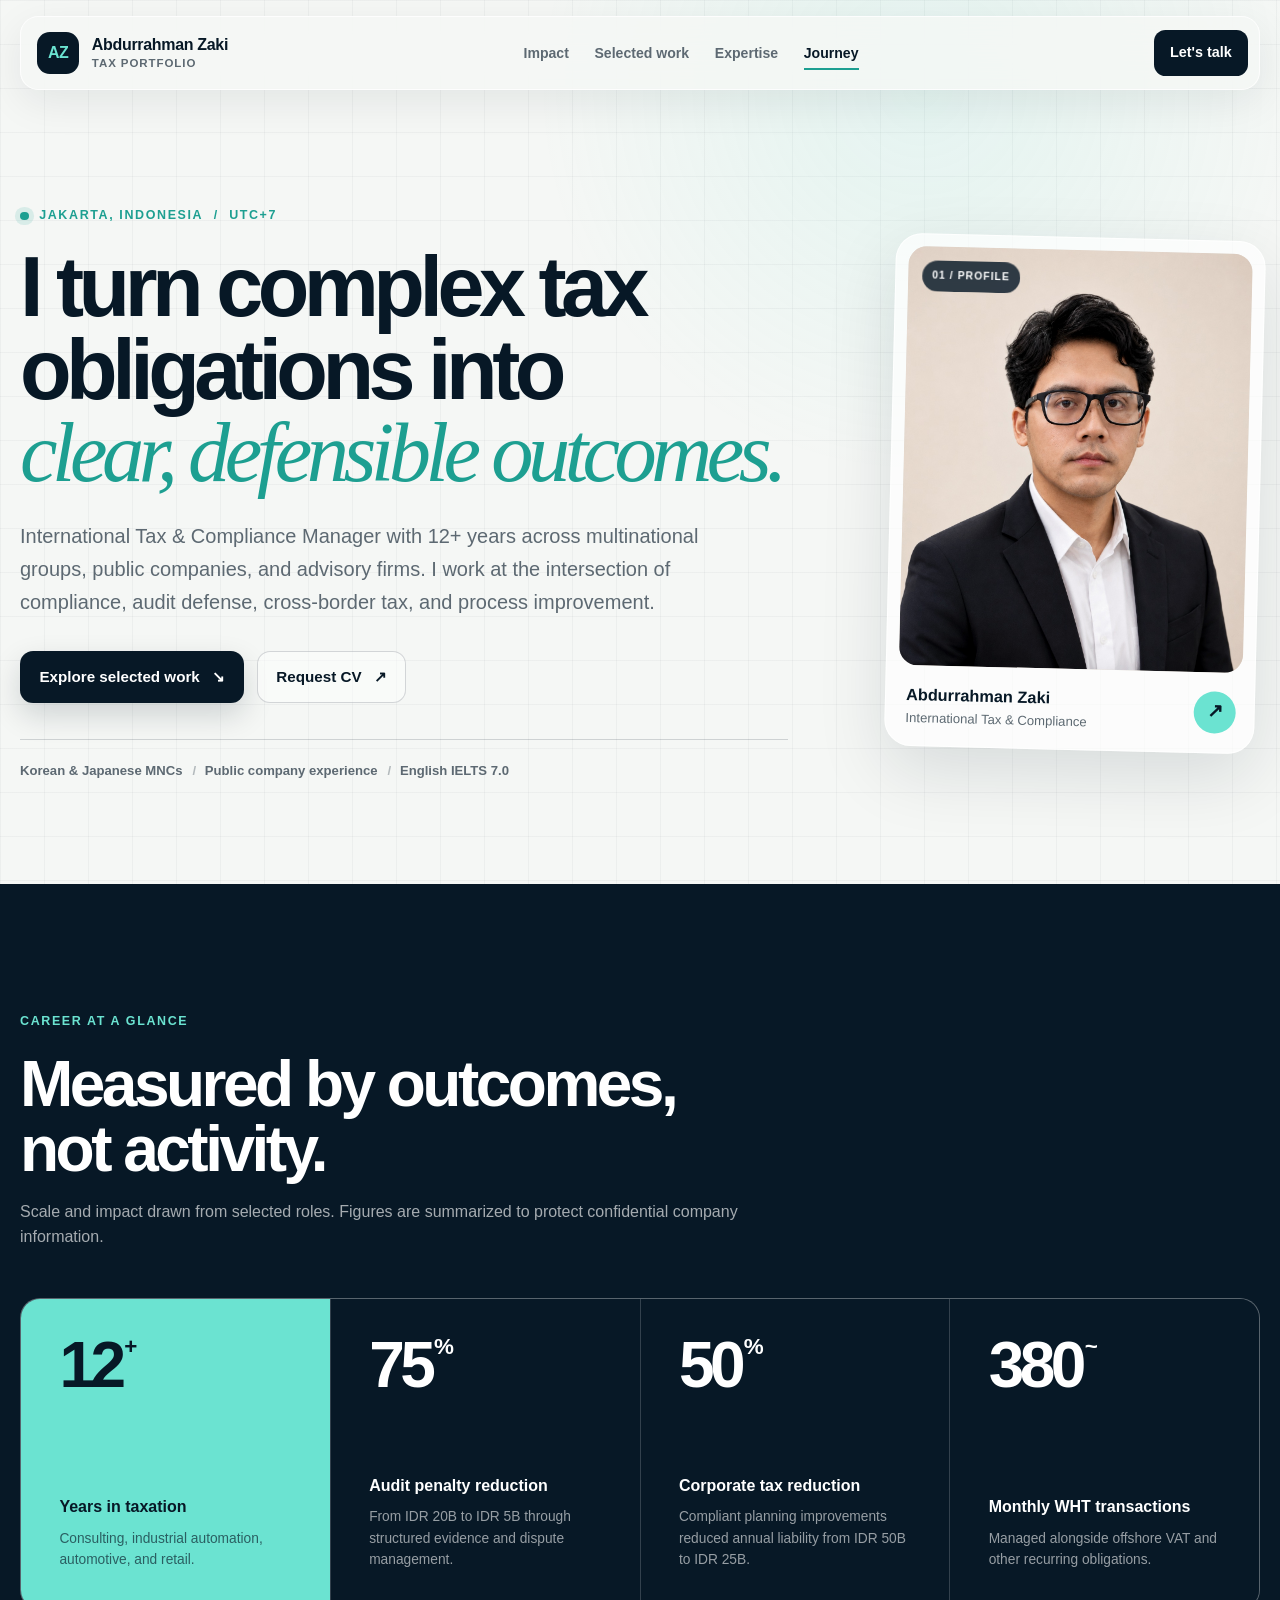
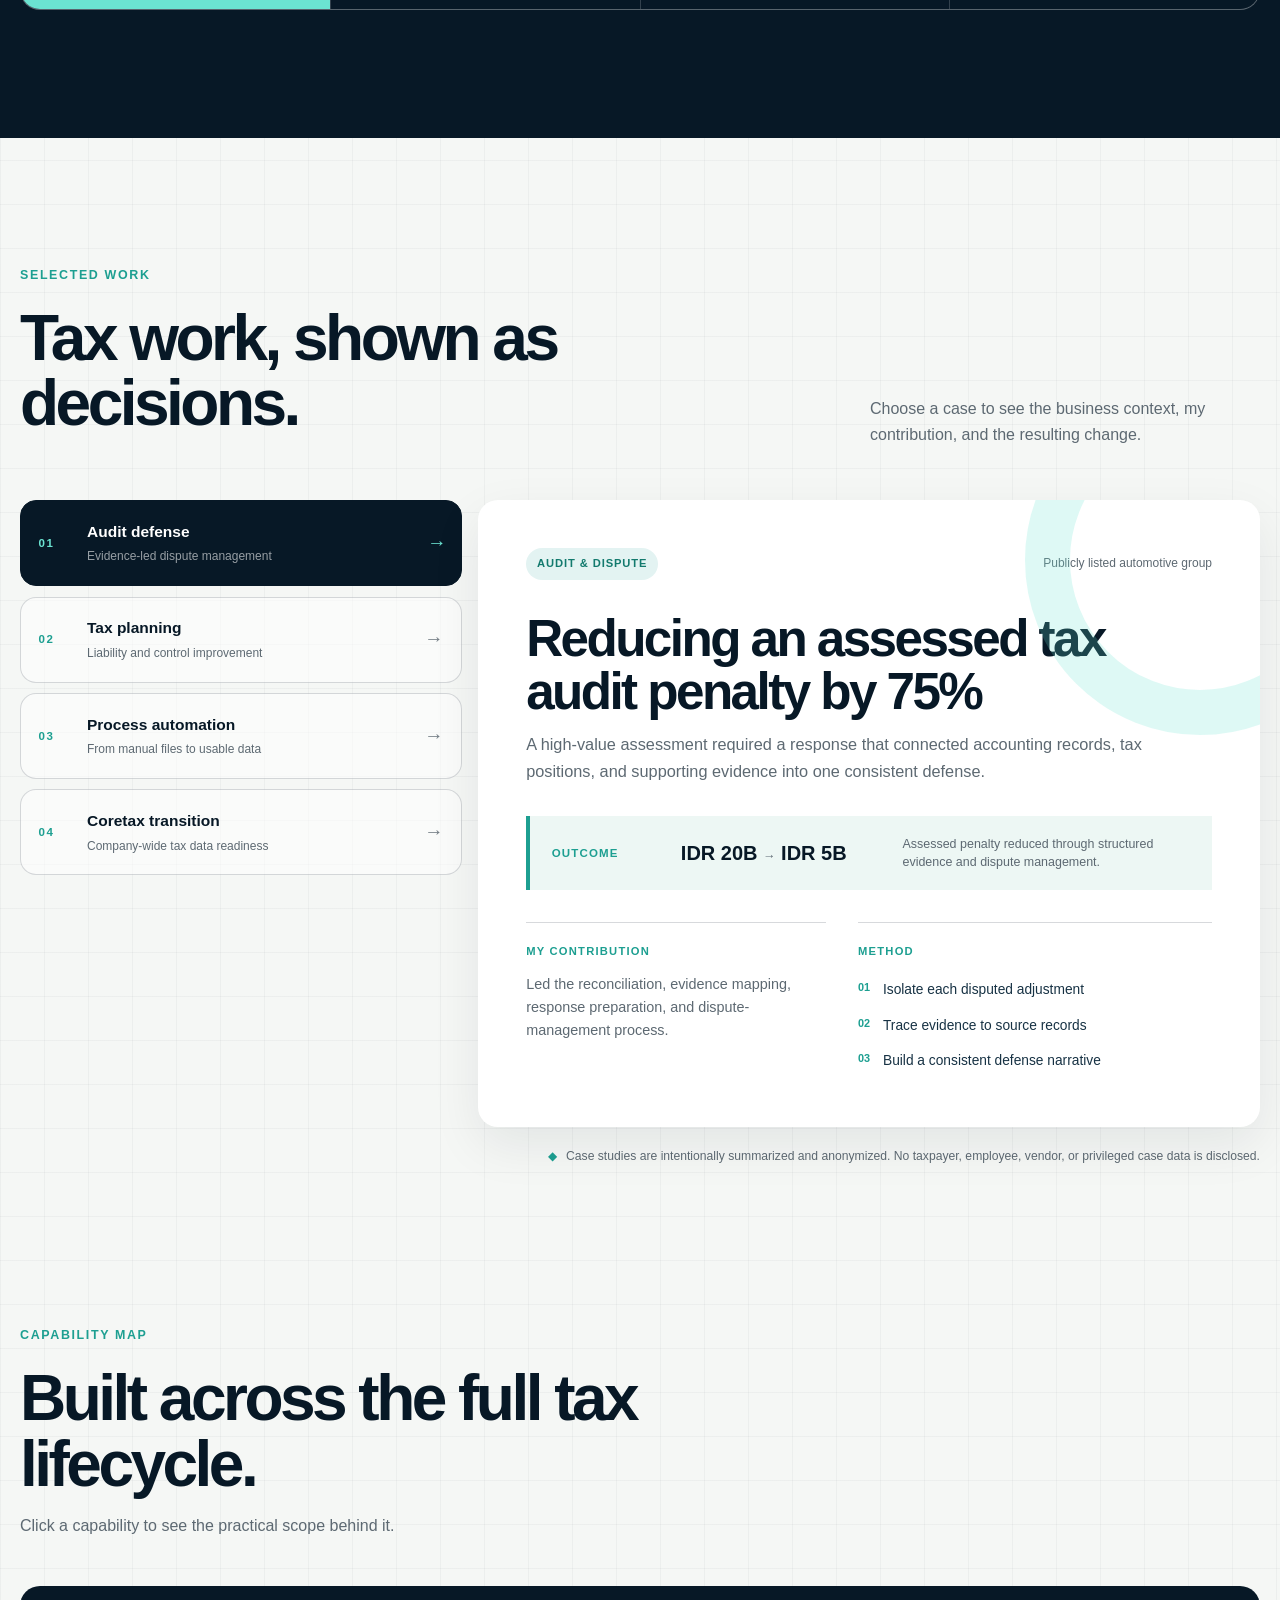
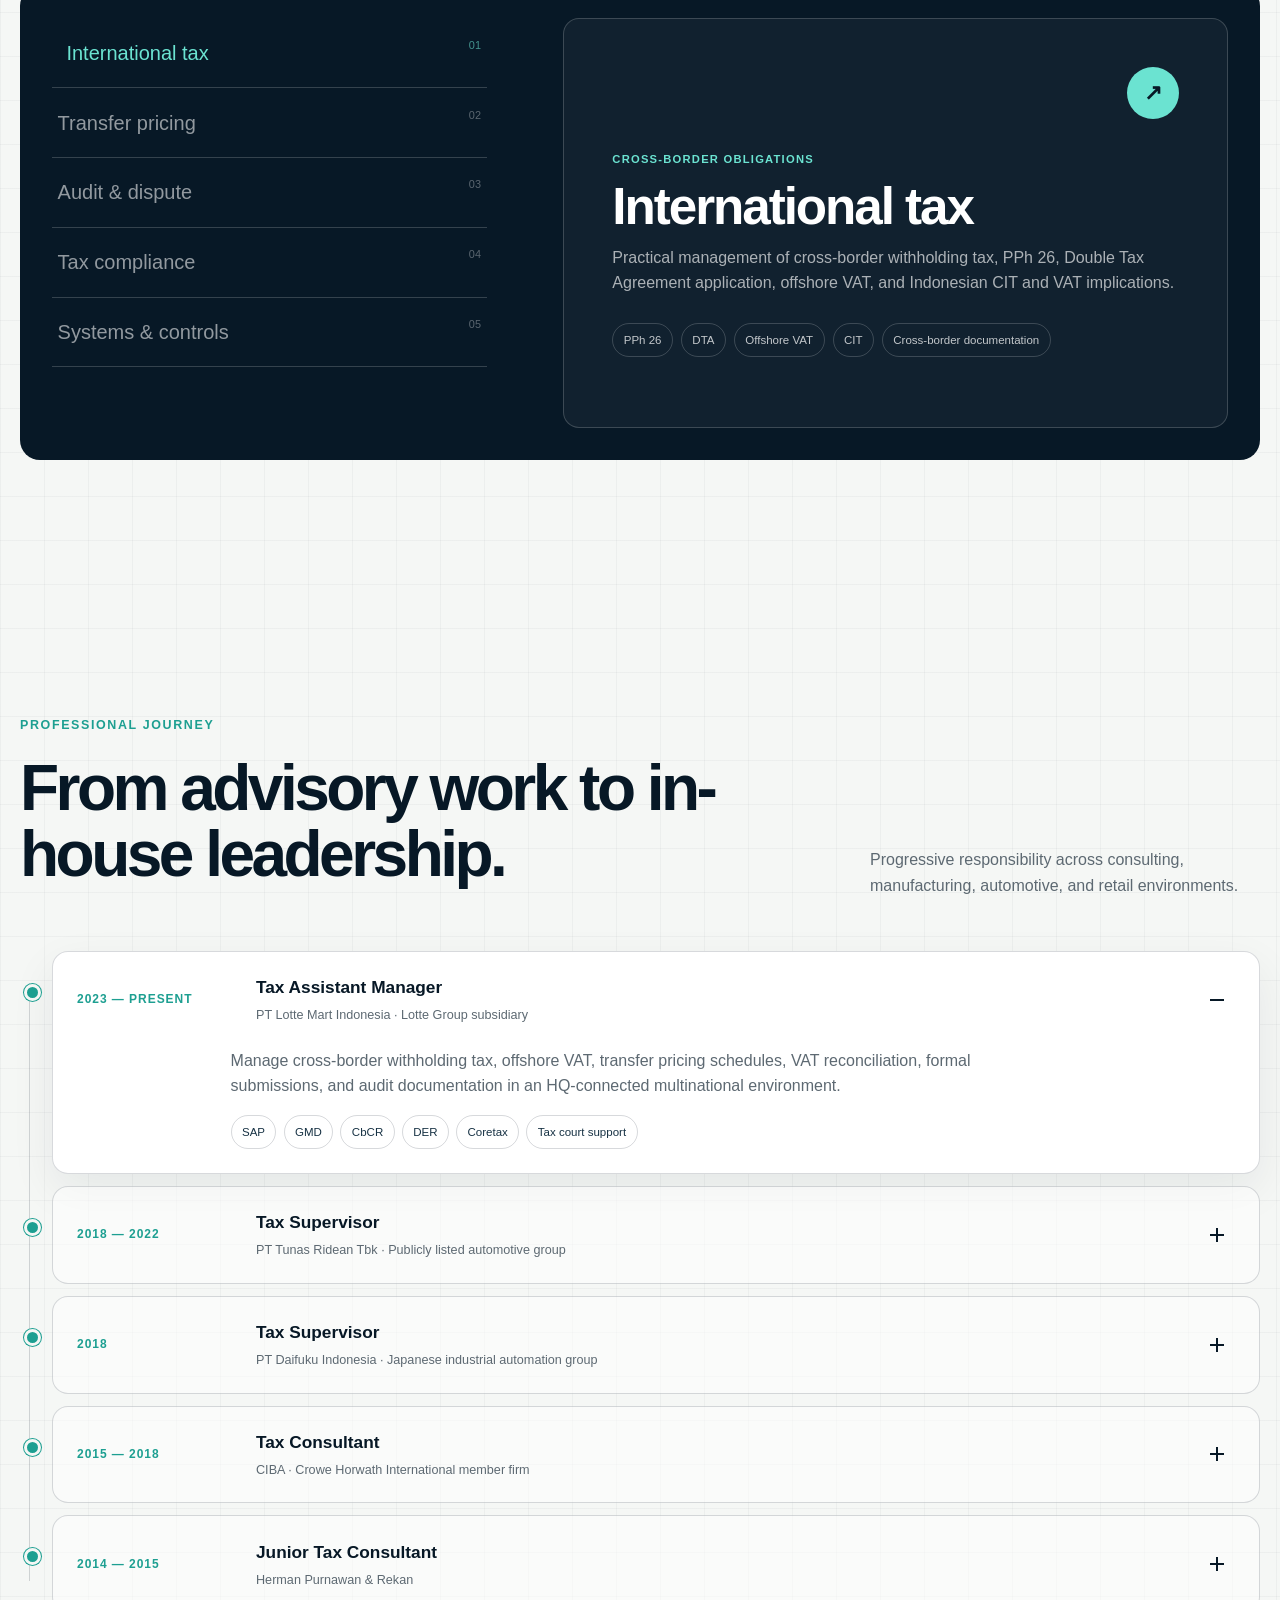
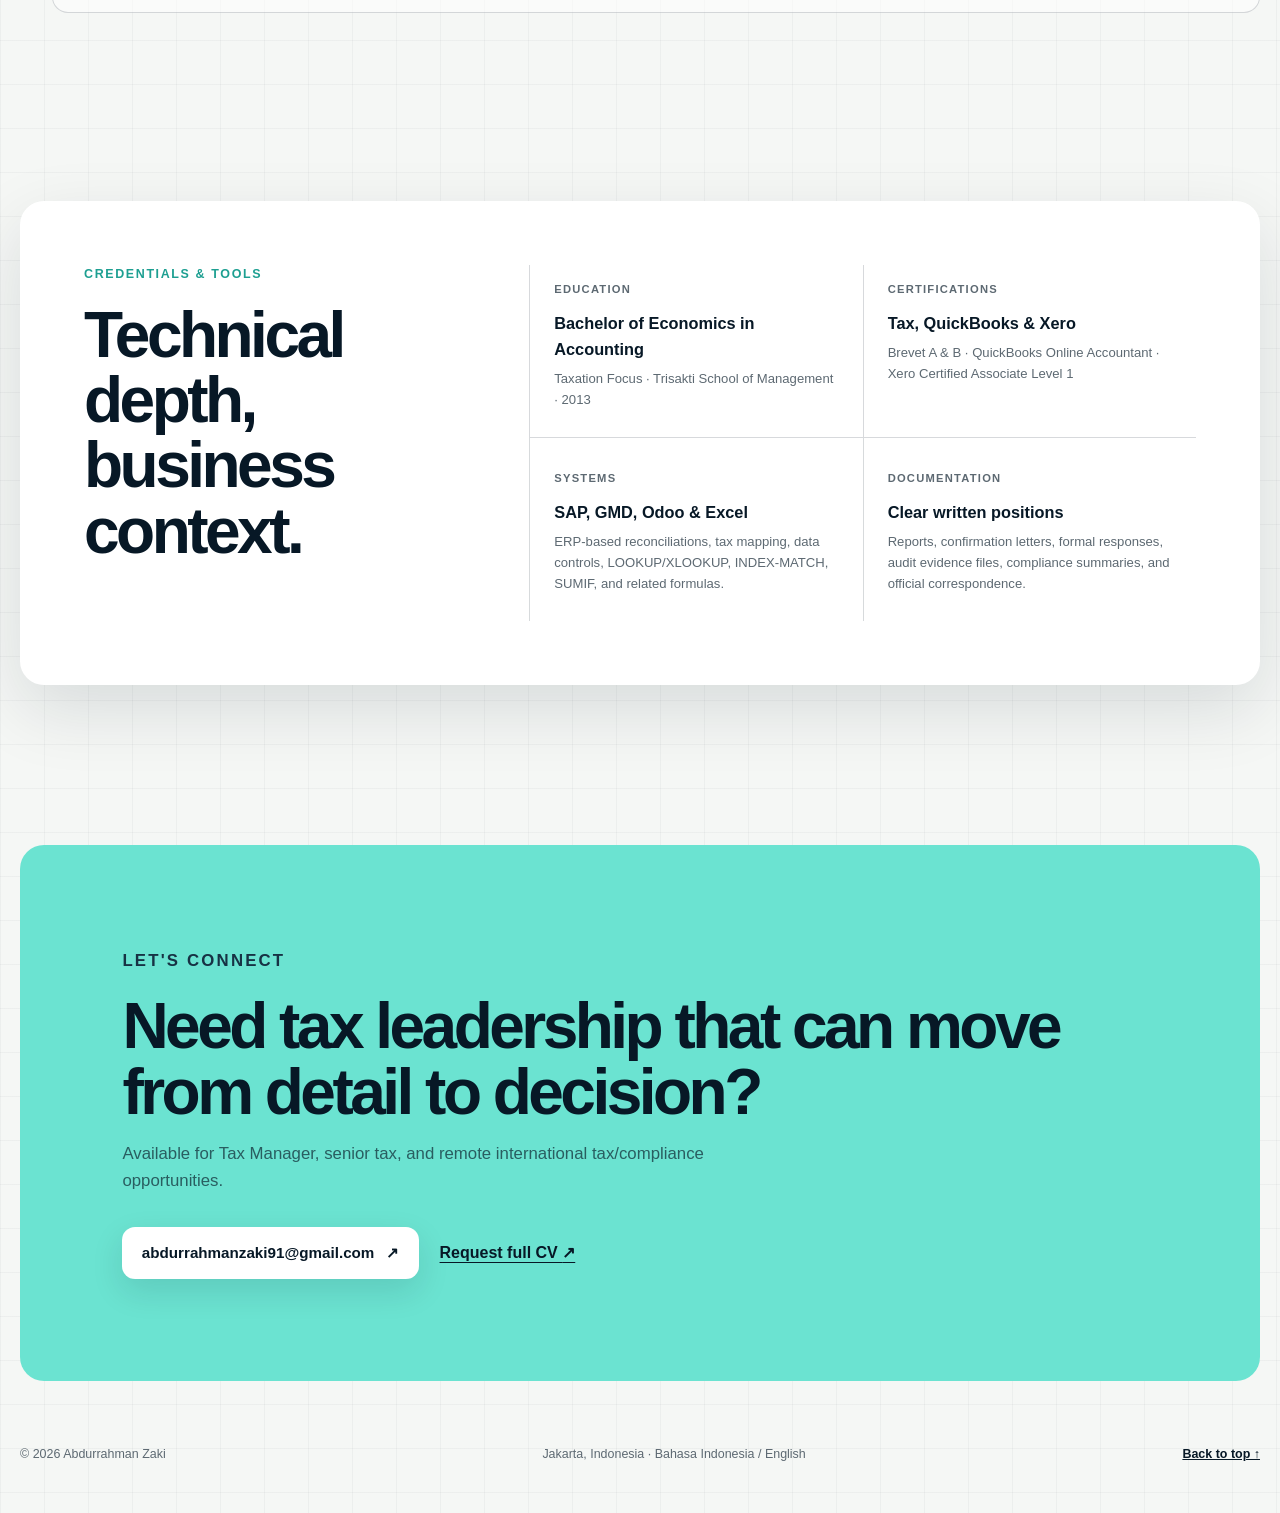
==== index.html @ 2160e98a "Publish interactive tax portfolio" ====
<!doctype html>
<html lang="en">
<head>
  <meta charset="utf-8">
  <meta name="viewport" content="width=device-width, initial-scale=1">
  <meta name="description" content="Abdurrahman Zaki's professional tax portfolio: international tax, compliance, audit defense, transfer pricing, and process improvement.">
  <meta name="theme-color" content="#071826">
  <title>Abdurrahman Zaki | International Tax &amp; Compliance</title>
  <link rel="icon" type="image/svg+xml" href="data:image/svg+xml,%3Csvg xmlns='http://www.w3.org/2000/svg' viewBox='0 0 64 64'%3E%3Crect width='64' height='64' rx='16' fill='%23071826'/%3E%3Cpath d='M15 46 28 16h8l13 30h-9l-2-6H26l-2 6h-9Zm14-14h6l-3-9-3 9Z' fill='%236be3d1'/%3E%3C/svg%3E">
  <link rel="stylesheet" href="styles.css">
</head>
<body>
  <a class="skip-link" href="#main">Skip to content</a>

  <header class="site-header" id="top">
    <a class="brand" href="#top" aria-label="Abdurrahman Zaki, home">
      <span class="brand-mark" aria-hidden="true">AZ</span>
      <span class="brand-copy">Abdurrahman Zaki<small>Tax Portfolio</small></span>
    </a>
    <nav class="main-nav" aria-label="Primary navigation">
      <a href="#impact">Impact</a>
      <a href="#work">Selected work</a>
      <a href="#expertise">Expertise</a>
      <a href="#journey">Journey</a>
    </nav>
    <a class="header-cta" href="mailto:abdurrahmanzaki91@gmail.com">Let&apos;s talk</a>
  </header>

  <main id="main">
    <section class="hero" aria-labelledby="hero-title">
      <div class="hero-copy">
        <p class="eyebrow"><span class="status-dot" aria-hidden="true"></span> Jakarta, Indonesia <span aria-hidden="true">/</span> UTC+7</p>
        <h1 id="hero-title">I turn complex tax obligations into <em>clear, defensible outcomes.</em></h1>
        <p class="hero-lead">International Tax &amp; Compliance Manager with 12+ years across multinational groups, public companies, and advisory firms. I work at the intersection of compliance, audit defense, cross-border tax, and process improvement.</p>
        <div class="hero-actions">
          <a class="button button-primary" href="#work">Explore selected work <span aria-hidden="true">↘</span></a>
          <a class="button button-secondary" href="mailto:abdurrahmanzaki91@gmail.com?subject=CV%20Request">Request CV <span aria-hidden="true">↗</span></a>
        </div>
        <div class="hero-trust" aria-label="Professional focus">
          <span>Korean &amp; Japanese MNCs</span>
          <span>Public company experience</span>
          <span>English IELTS 7.0</span>
        </div>
      </div>

      <aside class="profile-card" aria-label="Professional profile">
        <div class="portrait-wrap">
          <div class="portrait-frame">
            <img src="assets/abdurrahman-zaki.jpeg" alt="Professional portrait of Abdurrahman Zaki" width="1122" height="1402" fetchpriority="high">
          </div>
          <span class="portrait-index" aria-hidden="true">01 / PROFILE</span>
        </div>
        <div class="profile-meta">
          <div>
            <p class="profile-name">Abdurrahman Zaki</p>
            <p>International Tax &amp; Compliance</p>
          </div>
          <a class="round-link" href="mailto:abdurrahmanzaki91@gmail.com" aria-label="Email Abdurrahman Zaki">↗</a>
        </div>
      </aside>
    </section>

    <section class="impact-section section" id="impact" aria-labelledby="impact-title">
      <div class="section-heading">
        <p class="section-kicker">Career at a glance</p>
        <h2 id="impact-title">Measured by outcomes,<br>not activity.</h2>
        <p>Scale and impact drawn from selected roles. Figures are summarized to protect confidential company information.</p>
      </div>
      <div class="metric-grid">
        <article class="metric-card metric-card-accent">
          <p class="metric-value"><span class="counter" data-target="12">12</span><sup>+</sup></p>
          <p class="metric-label">Years in taxation</p>
          <p class="metric-note">Consulting, industrial automation, automotive, and retail.</p>
        </article>
        <article class="metric-card">
          <p class="metric-value"><span class="counter" data-target="75">75</span><sup>%</sup></p>
          <p class="metric-label">Audit penalty reduction</p>
          <p class="metric-note">From IDR 20B to IDR 5B through structured evidence and dispute management.</p>
        </article>
        <article class="metric-card">
          <p class="metric-value"><span class="counter" data-target="50">50</span><sup>%</sup></p>
          <p class="metric-label">Corporate tax reduction</p>
          <p class="metric-note">Compliant planning improvements reduced annual liability from IDR 50B to IDR 25B.</p>
        </article>
        <article class="metric-card">
          <p class="metric-value"><span class="counter" data-target="380">380</span><sup>~</sup></p>
          <p class="metric-label">Monthly WHT transactions</p>
          <p class="metric-note">Managed alongside offshore VAT and other recurring obligations.</p>
        </article>
      </div>
    </section>

    <section class="work-section section" id="work" aria-labelledby="work-title">
      <div class="section-heading section-heading-row">
        <div>
          <p class="section-kicker">Selected work</p>
          <h2 id="work-title">Tax work, shown as decisions.</h2>
        </div>
        <p>Choose a case to see the business context, my contribution, and the resulting change.</p>
      </div>

      <div class="case-explorer">
        <div class="case-nav" role="tablist" aria-label="Selected case studies">
          <button class="case-tab is-active" type="button" role="tab" aria-selected="true" aria-controls="case-panel" data-case="audit">
            <span class="case-number">01</span>
            <span><strong>Audit defense</strong><small>Evidence-led dispute management</small></span>
            <span class="case-arrow" aria-hidden="true">→</span>
          </button>
          <button class="case-tab" type="button" role="tab" aria-selected="false" aria-controls="case-panel" data-case="planning">
            <span class="case-number">02</span>
            <span><strong>Tax planning</strong><small>Liability and control improvement</small></span>
            <span class="case-arrow" aria-hidden="true">→</span>
          </button>
          <button class="case-tab" type="button" role="tab" aria-selected="false" aria-controls="case-panel" data-case="automation">
            <span class="case-number">03</span>
            <span><strong>Process automation</strong><small>From manual files to usable data</small></span>
            <span class="case-arrow" aria-hidden="true">→</span>
          </button>
          <button class="case-tab" type="button" role="tab" aria-selected="false" aria-controls="case-panel" data-case="coretax">
            <span class="case-number">04</span>
            <span><strong>Coretax transition</strong><small>Company-wide tax data readiness</small></span>
            <span class="case-arrow" aria-hidden="true">→</span>
          </button>
        </div>

        <article class="case-panel" id="case-panel" role="tabpanel" aria-live="polite">
          <div class="case-topline">
            <span class="case-tag" id="case-tag">Audit &amp; dispute</span>
            <span class="case-sector" id="case-sector">Publicly listed automotive group</span>
          </div>
          <h3 id="case-title">Reducing an assessed tax audit penalty by 75%</h3>
          <p class="case-summary" id="case-summary">A high-value assessment required a response that connected accounting records, tax positions, and supporting evidence into one consistent defense.</p>
          <div class="case-outcome">
            <p>Outcome</p>
            <strong id="case-outcome">IDR 20B <span aria-hidden="true">→</span> IDR 5B</strong>
            <span id="case-outcome-note">Assessed penalty reduced through structured evidence and dispute management.</span>
          </div>
          <div class="case-columns">
            <div>
              <p class="mini-label">My contribution</p>
              <p id="case-role">Led the reconciliation, evidence mapping, response preparation, and dispute-management process.</p>
            </div>
            <div>
              <p class="mini-label">Method</p>
              <ol class="method-list" id="case-method">
                <li><span>01</span>Isolate each disputed adjustment</li>
                <li><span>02</span>Trace evidence to source records</li>
                <li><span>03</span>Build a consistent defense narrative</li>
              </ol>
            </div>
          </div>
        </article>
      </div>
      <p class="confidentiality-note"><span aria-hidden="true">◆</span> Case studies are intentionally summarized and anonymized. No taxpayer, employee, vendor, or privileged case data is disclosed.</p>
    </section>

    <section class="expertise-section section" id="expertise" aria-labelledby="expertise-title">
      <div class="section-heading">
        <p class="section-kicker">Capability map</p>
        <h2 id="expertise-title">Built across the full tax lifecycle.</h2>
        <p>Click a capability to see the practical scope behind it.</p>
      </div>
      <div class="expertise-layout">
        <div class="expertise-list" role="tablist" aria-label="Tax capabilities">
          <button class="expertise-tab is-active" type="button" role="tab" aria-selected="true" data-expertise="international"><span>International tax</span><small>01</small></button>
          <button class="expertise-tab" type="button" role="tab" aria-selected="false" data-expertise="transfer"><span>Transfer pricing</span><small>02</small></button>
          <button class="expertise-tab" type="button" role="tab" aria-selected="false" data-expertise="dispute"><span>Audit &amp; dispute</span><small>03</small></button>
          <button class="expertise-tab" type="button" role="tab" aria-selected="false" data-expertise="compliance"><span>Tax compliance</span><small>04</small></button>
          <button class="expertise-tab" type="button" role="tab" aria-selected="false" data-expertise="systems"><span>Systems &amp; controls</span><small>05</small></button>
        </div>
        <article class="expertise-detail" role="tabpanel" aria-live="polite">
          <div class="expertise-icon" aria-hidden="true" id="expertise-icon">↗</div>
          <p class="mini-label" id="expertise-label">Cross-border obligations</p>
          <h3 id="expertise-detail-title">International tax</h3>
          <p id="expertise-copy">Practical management of cross-border withholding tax, PPh 26, Double Tax Agreement application, offshore VAT, and Indonesian CIT and VAT implications.</p>
          <div class="skill-chips" id="expertise-chips">
            <span>PPh 26</span><span>DTA</span><span>Offshore VAT</span><span>CIT</span><span>Cross-border documentation</span>
          </div>
        </article>
      </div>
    </section>

    <section class="journey-section section" id="journey" aria-labelledby="journey-title">
      <div class="section-heading section-heading-row">
        <div>
          <p class="section-kicker">Professional journey</p>
          <h2 id="journey-title">From advisory work to in-house leadership.</h2>
        </div>
        <p>Progressive responsibility across consulting, manufacturing, automotive, and retail environments.</p>
      </div>

      <div class="timeline">
        <details class="role-card" open>
          <summary>
            <span class="role-year">2023 — Present</span>
            <span class="role-main"><strong>Tax Assistant Manager</strong><small>PT Lotte Mart Indonesia · Lotte Group subsidiary</small></span>
            <span class="role-toggle" aria-hidden="true"></span>
          </summary>
          <div class="role-content">
            <p>Manage cross-border withholding tax, offshore VAT, transfer pricing schedules, VAT reconciliation, formal submissions, and audit documentation in an HQ-connected multinational environment.</p>
            <div class="role-tags"><span>SAP</span><span>GMD</span><span>CbCR</span><span>DER</span><span>Coretax</span><span>Tax court support</span></div>
          </div>
        </details>
        <details class="role-card">
          <summary>
            <span class="role-year">2018 — 2022</span>
            <span class="role-main"><strong>Tax Supervisor</strong><small>PT Tunas Ridean Tbk · Publicly listed automotive group</small></span>
            <span class="role-toggle" aria-hidden="true"></span>
          </summary>
          <div class="role-content">
            <p>Managed a six-person team, monthly compliance for two entities, audit defense, tax planning, Odoo tax logic, and VAT-to-sales reconciliation. Maintained 100% on-time submissions with zero late penalties over four years.</p>
            <div class="role-tags"><span>Team leadership</span><span>Odoo</span><span>VAT controls</span><span>PPh 21/23/4(2)</span><span>Audit defense</span></div>
          </div>
        </details>
        <details class="role-card">
          <summary>
            <span class="role-year">2018</span>
            <span class="role-main"><strong>Tax Supervisor</strong><small>PT Daifuku Indonesia · Japanese industrial automation group</small></span>
            <span class="role-toggle" aria-hidden="true"></span>
          </summary>
          <div class="role-content">
            <p>Managed VAT and withholding tax compliance, annual CIT support, financial-statement audit documentation, and resolution of tax-to-accounting discrepancies.</p>
            <div class="role-tags"><span>VAT</span><span>Withholding tax</span><span>CIT</span><span>Reconciliation</span></div>
          </div>
        </details>
        <details class="role-card">
          <summary>
            <span class="role-year">2015 — 2018</span>
            <span class="role-main"><strong>Tax Consultant</strong><small>CIBA · Crowe Horwath International member firm</small></span>
            <span class="role-toggle" aria-hidden="true"></span>
          </summary>
          <div class="role-content">
            <p>Managed 15+ corporate clients and 12 active compliance accounts, mentored junior consultants, completed tax due diligence projects, and led objection and appeal preparation.</p>
            <div class="role-tags"><span>Client portfolio</span><span>Tax due diligence</span><span>Objection</span><span>Appeal</span><span>CIT returns</span></div>
          </div>
        </details>
        <details class="role-card">
          <summary>
            <span class="role-year">2014 — 2015</span>
            <span class="role-main"><strong>Junior Tax Consultant</strong><small>Herman Purnawan &amp; Rekan</small></span>
            <span class="role-toggle" aria-hidden="true"></span>
          </summary>
          <div class="role-content">
            <p>Built the foundation in monthly and annual tax returns, audit reconciliations, and support for senior tax partners during tax court proceedings.</p>
            <div class="role-tags"><span>Compliance</span><span>Audit reconciliation</span><span>Tax court support</span></div>
          </div>
        </details>
      </div>
    </section>

    <section class="credentials-section section" aria-labelledby="credentials-title">
      <div class="credentials-card">
        <div class="credentials-intro">
          <p class="section-kicker">Credentials &amp; tools</p>
          <h2 id="credentials-title">Technical depth,<br>business context.</h2>
        </div>
        <div class="credentials-grid">
          <div>
            <p class="mini-label">Education</p>
            <h3>Bachelor of Economics in Accounting</h3>
            <p>Taxation Focus · Trisakti School of Management · 2013</p>
          </div>
          <div>
            <p class="mini-label">Certifications</p>
            <h3>Tax, QuickBooks &amp; Xero</h3>
            <p>Brevet A &amp; B · QuickBooks Online Accountant · Xero Certified Associate Level 1</p>
          </div>
          <div>
            <p class="mini-label">Systems</p>
            <h3>SAP, GMD, Odoo &amp; Excel</h3>
            <p>ERP-based reconciliations, tax mapping, data controls, LOOKUP/XLOOKUP, INDEX-MATCH, SUMIF, and related formulas.</p>
          </div>
          <div>
            <p class="mini-label">Documentation</p>
            <h3>Clear written positions</h3>
            <p>Reports, confirmation letters, formal responses, audit evidence files, compliance summaries, and official correspondence.</p>
          </div>
        </div>
      </div>
    </section>

    <section class="contact-section" aria-labelledby="contact-title">
      <p class="section-kicker">Let&apos;s connect</p>
      <h2 id="contact-title">Need tax leadership that can move from detail to decision?</h2>
      <p>Available for Tax Manager, senior tax, and remote international tax/compliance opportunities.</p>
      <div class="contact-actions">
        <a class="button button-light" href="mailto:abdurrahmanzaki91@gmail.com">abdurrahmanzaki91@gmail.com <span aria-hidden="true">↗</span></a>
        <a class="text-link" href="mailto:abdurrahmanzaki91@gmail.com?subject=CV%20Request">Request full CV <span aria-hidden="true">↗</span></a>
      </div>
    </section>
  </main>

  <footer class="site-footer">
    <p>© <span id="year">2026</span> Abdurrahman Zaki</p>
    <p>Jakarta, Indonesia · Bahasa Indonesia / English</p>
    <a href="#top">Back to top ↑</a>
  </footer>

  <script src="script.js"></script>
</body>
</html>
---- styles.css ----
:root {
  --ink: #071826;
  --ink-soft: #173244;
  --paper: #f5f7f5;
  --white: #ffffff;
  --line: rgba(7, 24, 38, 0.16);
  --line-dark: rgba(255, 255, 255, 0.18);
  --muted: #5d6972;
  --aqua: #6be3d1;
  --aqua-deep: #1d9f91;
  --lime: #c6f06f;
  --blue: #9ab7ff;
  --shadow: 0 24px 70px rgba(7, 24, 38, 0.12);
  --max: 1240px;
  --radius: 1.25rem;
}

* { box-sizing: border-box; }

html {
  scroll-behavior: smooth;
  scroll-padding-top: 6rem;
}

body {
  margin: 0;
  color: var(--ink);
  background:
    linear-gradient(rgba(7, 24, 38, 0.035) 1px, transparent 1px),
    linear-gradient(90deg, rgba(7, 24, 38, 0.035) 1px, transparent 1px),
    var(--paper);
  background-size: 44px 44px;
  font-family: Inter, ui-sans-serif, -apple-system, BlinkMacSystemFont, "Segoe UI", sans-serif;
  font-size: 16px;
  line-height: 1.6;
  -webkit-font-smoothing: antialiased;
}

body::before {
  content: "";
  position: fixed;
  inset: 0;
  pointer-events: none;
  background: radial-gradient(circle at 72% 10%, rgba(107, 227, 209, 0.12), transparent 24rem);
  z-index: -1;
}

a { color: inherit; }
button, a { -webkit-tap-highlight-color: transparent; }
button { font: inherit; }
img { display: block; max-width: 100%; }

.skip-link {
  position: fixed;
  left: 1rem;
  top: -5rem;
  z-index: 100;
  padding: .75rem 1rem;
  background: var(--aqua);
  color: var(--ink);
  border-radius: .5rem;
  font-weight: 700;
}

.skip-link:focus { top: 1rem; }

.site-header {
  width: min(calc(100% - 2rem), var(--max));
  min-height: 74px;
  margin: 1rem auto 0;
  padding: .65rem .7rem .65rem 1rem;
  display: flex;
  align-items: center;
  justify-content: space-between;
  gap: 1.5rem;
  position: sticky;
  top: 1rem;
  z-index: 20;
  border: 1px solid rgba(255,255,255,.72);
  border-radius: 1.15rem;
  background: rgba(245, 247, 245, .84);
  box-shadow: 0 12px 40px rgba(7,24,38,.08);
  backdrop-filter: blur(18px);
}

.brand {
  text-decoration: none;
  display: inline-flex;
  align-items: center;
  gap: .8rem;
  min-width: max-content;
}

.brand-mark {
  width: 42px;
  height: 42px;
  display: grid;
  place-items: center;
  background: var(--ink);
  color: var(--aqua);
  border-radius: .8rem;
  font-weight: 800;
  letter-spacing: -.04em;
}

.brand-copy {
  line-height: 1.15;
  font-weight: 750;
  letter-spacing: -.02em;
}

.brand-copy small {
  display: block;
  margin-top: .2rem;
  color: var(--muted);
  font-size: .72rem;
  font-weight: 600;
  letter-spacing: .08em;
  text-transform: uppercase;
}

.main-nav {
  display: flex;
  align-items: center;
  justify-content: center;
  gap: clamp(.7rem, 2vw, 1.75rem);
}

.main-nav a {
  position: relative;
  color: var(--muted);
  text-decoration: none;
  font-size: .88rem;
  font-weight: 650;
  white-space: nowrap;
}

.main-nav a::after {
  content: "";
  position: absolute;
  left: 0;
  right: 100%;
  bottom: -.35rem;
  height: 2px;
  background: var(--aqua-deep);
  transition: right .2s ease;
}

.main-nav a:hover::after,
.main-nav a.is-active::after { right: 0; }
.main-nav a.is-active { color: var(--ink); }

.header-cta {
  min-width: max-content;
  padding: .72rem 1rem;
  border-radius: .72rem;
  background: var(--ink);
  color: var(--white);
  text-decoration: none;
  font-size: .9rem;
  font-weight: 700;
  transition: transform .2s ease, background .2s ease;
}

.header-cta:hover { transform: translateY(-2px); background: var(--ink-soft); }

.hero {
  width: min(calc(100% - 2rem), var(--max));
  min-height: calc(100svh - 106px);
  margin: 0 auto;
  padding: clamp(4rem, 9vw, 8rem) 0 clamp(4rem, 8vw, 7rem);
  display: grid;
  grid-template-columns: minmax(0, 1.35fr) minmax(310px, .65fr);
  align-items: center;
  gap: clamp(3rem, 8vw, 7rem);
}

.hero-copy { max-width: 780px; }

.eyebrow,
.section-kicker {
  margin: 0 0 1.25rem;
  display: flex;
  align-items: center;
  gap: .65rem;
  color: var(--aqua-deep);
  font-size: .78rem;
  font-weight: 800;
  letter-spacing: .13em;
  text-transform: uppercase;
}

.status-dot {
  width: .55rem;
  height: .55rem;
  border-radius: 50%;
  background: var(--aqua-deep);
  box-shadow: 0 0 0 .32rem rgba(29,159,145,.13);
}

h1, h2, h3, p { margin-top: 0; }

h1 {
  margin-bottom: 1.6rem;
  font-size: clamp(3rem, 6.6vw, 6.15rem);
  line-height: .98;
  letter-spacing: -.065em;
  font-weight: 690;
}

h1 em {
  display: block;
  color: var(--aqua-deep);
  font-family: Georgia, "Times New Roman", serif;
  font-weight: 400;
}

.hero-lead {
  max-width: 680px;
  margin-bottom: 2rem;
  color: var(--muted);
  font-size: clamp(1.05rem, 1.6vw, 1.25rem);
  line-height: 1.65;
}

.hero-actions,
.contact-actions {
  display: flex;
  align-items: center;
  flex-wrap: wrap;
  gap: .8rem;
}

.button {
  min-height: 50px;
  padding: .8rem 1.15rem;
  display: inline-flex;
  align-items: center;
  justify-content: center;
  gap: .75rem;
  border: 1px solid transparent;
  border-radius: .82rem;
  text-decoration: none;
  font-size: .95rem;
  font-weight: 750;
  transition: transform .2s ease, box-shadow .2s ease, background .2s ease;
}

.button:hover { transform: translateY(-3px); }
.button-primary { background: var(--ink); color: var(--white); box-shadow: 0 12px 30px rgba(7,24,38,.16); }
.button-primary:hover { box-shadow: 0 16px 34px rgba(7,24,38,.24); }
.button-secondary { border-color: var(--line); background: rgba(255,255,255,.45); }
.button-secondary:hover { background: var(--white); }

.hero-trust {
  margin-top: 2.25rem;
  padding-top: 1.25rem;
  display: flex;
  flex-wrap: wrap;
  gap: .65rem 1.4rem;
  border-top: 1px solid var(--line);
  color: var(--muted);
  font-size: .82rem;
  font-weight: 650;
}

.hero-trust span { position: relative; }
.hero-trust span:not(:last-child)::after {
  content: "/";
  position: absolute;
  right: -.85rem;
  color: rgba(7,24,38,.28);
}

.profile-card {
  width: min(100%, 420px);
  justify-self: end;
  padding: .75rem;
  border: 1px solid rgba(255,255,255,.8);
  border-radius: 1.65rem;
  background: rgba(255,255,255,.66);
  box-shadow: var(--shadow);
  transform: rotate(1.4deg);
  transition: transform .35s ease;
}

.profile-card:hover { transform: rotate(0deg) translateY(-6px); }

.portrait-wrap { position: relative; }

.portrait-frame {
  aspect-ratio: .82;
  overflow: hidden;
  border-radius: 1.15rem;
  background: #e4ded7;
}

.portrait-frame img {
  width: 100%;
  height: 100%;
  object-fit: cover;
  object-position: 50% 27%;
  filter: saturate(.88) contrast(1.03);
  transition: transform .6s cubic-bezier(.2,.7,.2,1);
}

.profile-card:hover img { transform: scale(1.025); }

.portrait-index {
  position: absolute;
  left: .85rem;
  top: .85rem;
  padding: .45rem .65rem;
  border-radius: 2rem;
  background: rgba(7,24,38,.82);
  color: var(--white);
  font-size: .65rem;
  font-weight: 750;
  letter-spacing: .1em;
  backdrop-filter: blur(8px);
}

.profile-meta {
  padding: 1rem .35rem .3rem .5rem;
  display: flex;
  align-items: center;
  justify-content: space-between;
  gap: 1rem;
}

.profile-meta p { margin-bottom: 0; color: var(--muted); font-size: .82rem; }
.profile-meta .profile-name { color: var(--ink); font-size: 1.02rem; font-weight: 780; }

.round-link {
  width: 42px;
  height: 42px;
  display: grid;
  place-items: center;
  flex: 0 0 auto;
  border-radius: 50%;
  background: var(--aqua);
  color: var(--ink);
  text-decoration: none;
  font-size: 1.2rem;
  font-weight: 800;
}

.section {
  width: min(calc(100% - 2rem), var(--max));
  margin: 0 auto;
  padding: clamp(5rem, 10vw, 9rem) 0;
}

.section-heading { max-width: 760px; margin-bottom: 3rem; }
.section-heading-row {
  max-width: none;
  display: flex;
  justify-content: space-between;
  align-items: end;
  gap: 3rem;
}

.section-heading-row > p { max-width: 390px; margin-bottom: .3rem; }

.section-heading h2,
.credentials-intro h2,
.contact-section h2 {
  margin-bottom: 1rem;
  font-size: clamp(2.5rem, 5vw, 4.6rem);
  line-height: 1.02;
  letter-spacing: -.055em;
  font-weight: 680;
}

.section-heading > p:last-child,
.section-heading-row > p,
.credentials-grid p,
.contact-section > p {
  color: var(--muted);
}

.impact-section {
  width: 100%;
  max-width: none;
  padding-left: max(1rem, calc((100% - var(--max))/2));
  padding-right: max(1rem, calc((100% - var(--max))/2));
  background: var(--ink);
  color: var(--white);
}

.impact-section .section-heading p:last-child { color: rgba(255,255,255,.64); }
.impact-section .section-kicker { color: var(--aqua); }

.metric-grid {
  display: grid;
  grid-template-columns: repeat(4, 1fr);
  gap: 1px;
  overflow: hidden;
  border: 1px solid var(--line-dark);
  border-radius: var(--radius);
  background: var(--line-dark);
}

.metric-card {
  min-height: 310px;
  padding: clamp(1.5rem, 3vw, 2.4rem);
  display: flex;
  flex-direction: column;
  background: var(--ink);
}

.metric-card-accent { background: var(--aqua); color: var(--ink); }

.metric-value {
  margin-bottom: auto;
  font-size: clamp(3rem, 5vw, 5rem);
  line-height: .9;
  letter-spacing: -.07em;
  font-weight: 760;
}

.metric-value sup { margin-left: .12em; font-size: .35em; vertical-align: top; letter-spacing: 0; }
.metric-label { margin: 2rem 0 .5rem; font-weight: 780; }
.metric-note { margin-bottom: 0; color: rgba(255,255,255,.58); font-size: .86rem; line-height: 1.55; }
.metric-card-accent .metric-note { color: rgba(7,24,38,.65); }

.work-section { padding-bottom: 5rem; }

.case-explorer {
  display: grid;
  grid-template-columns: .82fr 1.45fr;
  gap: 1rem;
}

.case-nav {
  display: flex;
  flex-direction: column;
  gap: .65rem;
}

.case-tab {
  width: 100%;
  min-height: 86px;
  padding: 1rem 1.1rem;
  display: grid;
  grid-template-columns: 34px 1fr auto;
  align-items: center;
  gap: .9rem;
  text-align: left;
  color: var(--ink);
  border: 1px solid var(--line);
  border-radius: 1rem;
  background: rgba(255,255,255,.5);
  cursor: pointer;
  transition: background .2s ease, transform .2s ease, border-color .2s ease;
}

.case-tab:hover { transform: translateX(5px); background: var(--white); }
.case-tab.is-active { background: var(--ink); color: var(--white); border-color: var(--ink); }
.case-number { color: var(--aqua-deep); font-size: .72rem; font-weight: 800; letter-spacing: .12em; }
.case-tab.is-active .case-number { color: var(--aqua); }
.case-tab strong, .case-tab small { display: block; }
.case-tab strong { font-size: .97rem; }
.case-tab small { margin-top: .18rem; color: var(--muted); font-size: .75rem; }
.case-tab.is-active small { color: rgba(255,255,255,.58); }
.case-arrow { font-size: 1.2rem; opacity: .55; transition: transform .2s ease; }
.case-tab.is-active .case-arrow { transform: translateX(3px); opacity: 1; color: var(--aqua); }

.case-panel {
  min-height: 570px;
  padding: clamp(1.6rem, 4vw, 3rem);
  display: flex;
  flex-direction: column;
  position: relative;
  overflow: hidden;
  border-radius: var(--radius);
  background: var(--white);
  box-shadow: 0 18px 50px rgba(7,24,38,.08);
}

.case-panel::after {
  content: "";
  position: absolute;
  width: 260px;
  height: 260px;
  right: -115px;
  top: -115px;
  border: 45px solid rgba(107,227,209,.22);
  border-radius: 50%;
  pointer-events: none;
}

.case-topline { display: flex; justify-content: space-between; align-items: center; gap: 1rem; }
.case-tag {
  padding: .42rem .68rem;
  border-radius: 2rem;
  background: rgba(29,159,145,.12);
  color: #137a6e;
  font-size: .7rem;
  font-weight: 800;
  letter-spacing: .08em;
  text-transform: uppercase;
}
.case-sector { color: var(--muted); font-size: .75rem; text-align: right; }
.case-panel h3 { max-width: 680px; margin: 2.1rem 0 .8rem; font-size: clamp(2rem, 4vw, 3.7rem); line-height: 1.03; letter-spacing: -.05em; }
.case-summary { max-width: 720px; color: var(--muted); font-size: 1.02rem; }

.case-outcome {
  margin: 1rem 0 2rem;
  padding: 1.2rem 1.35rem;
  display: grid;
  grid-template-columns: .55fr 1fr 1.4fr;
  align-items: center;
  gap: 1rem;
  border-left: 4px solid var(--aqua-deep);
  background: #edf7f4;
}
.case-outcome p, .case-outcome span { margin-bottom: 0; }
.case-outcome p { color: var(--aqua-deep); font-size: .72rem; font-weight: 800; letter-spacing: .1em; text-transform: uppercase; }
.case-outcome strong { font-size: 1.25rem; white-space: nowrap; }
.case-outcome span { color: var(--muted); font-size: .78rem; line-height: 1.45; }

.case-columns { margin-top: auto; display: grid; grid-template-columns: 1fr 1.18fr; gap: 2rem; }
.case-columns > div { padding-top: 1.25rem; border-top: 1px solid var(--line); }
.case-columns p:last-child { margin-bottom: 0; color: var(--muted); font-size: .9rem; }
.mini-label { margin-bottom: .7rem; color: var(--aqua-deep); font-size: .7rem; font-weight: 800; letter-spacing: .11em; text-transform: uppercase; }
.method-list { margin: 0; padding: 0; list-style: none; }
.method-list li { padding: .42rem 0; display: flex; gap: .8rem; color: var(--ink-soft); font-size: .86rem; }
.method-list span { color: var(--aqua-deep); font-size: .68rem; font-weight: 800; }

.case-panel.is-switching { animation: panel-in .28s ease both; }
@keyframes panel-in { from { opacity: .45; transform: translateY(7px); } to { opacity: 1; transform: translateY(0); } }

.confidentiality-note {
  margin: 1.25rem 0 0;
  color: var(--muted);
  font-size: .76rem;
  text-align: right;
}
.confidentiality-note span { margin-right: .35rem; color: var(--aqua-deep); }

.expertise-section { padding-top: 5rem; }
.expertise-layout {
  padding: clamp(1.2rem, 3vw, 2rem);
  display: grid;
  grid-template-columns: .85fr 1.3fr;
  gap: clamp(2rem, 6vw, 6rem);
  border-radius: var(--radius);
  background: var(--ink);
  color: var(--white);
}

.expertise-list { display: flex; flex-direction: column; }
.expertise-tab {
  padding: 1.15rem .35rem;
  display: flex;
  justify-content: space-between;
  color: rgba(255,255,255,.56);
  border: 0;
  border-bottom: 1px solid var(--line-dark);
  background: transparent;
  cursor: pointer;
  font-size: clamp(1rem, 2vw, 1.25rem);
  text-align: left;
  transition: color .2s ease, padding-left .2s ease;
}
.expertise-tab:hover { color: var(--white); }
.expertise-tab.is-active { padding-left: .9rem; color: var(--aqua); }
.expertise-tab small { font-size: .68rem; opacity: .6; }

.expertise-detail {
  min-height: 410px;
  padding: clamp(1.5rem, 4vw, 3rem);
  position: relative;
  border: 1px solid var(--line-dark);
  border-radius: 1rem;
  background: rgba(255,255,255,.045);
}
.expertise-icon {
  width: 52px;
  height: 52px;
  margin-left: auto;
  display: grid;
  place-items: center;
  border-radius: 50%;
  background: var(--aqua);
  color: var(--ink);
  font-size: 1.35rem;
  font-weight: 800;
}
.expertise-detail .mini-label { margin-top: 2rem; color: var(--aqua); }
.expertise-detail h3 { margin-bottom: .8rem; font-size: clamp(2rem, 4vw, 3.3rem); line-height: 1; letter-spacing: -.04em; }
.expertise-detail > p:not(.mini-label) { color: rgba(255,255,255,.65); max-width: 640px; }
.skill-chips { margin-top: 1.7rem; display: flex; flex-wrap: wrap; gap: .5rem; }
.skill-chips span,
.role-tags span {
  padding: .42rem .65rem;
  border: 1px solid var(--line-dark);
  border-radius: 2rem;
  color: rgba(255,255,255,.75);
  font-size: .72rem;
}

.timeline { position: relative; }
.timeline::before {
  content: "";
  position: absolute;
  left: 9px;
  top: 2rem;
  bottom: 2rem;
  width: 1px;
  background: var(--line);
}

.role-card {
  margin: 0 0 .75rem 2rem;
  border: 1px solid var(--line);
  border-radius: 1rem;
  background: rgba(255,255,255,.52);
  transition: background .2s ease, box-shadow .2s ease;
}
.role-card::before {
  content: "";
  position: absolute;
  left: 4px;
  width: 11px;
  height: 11px;
  margin-top: 2rem;
  border: 3px solid var(--paper);
  border-radius: 50%;
  background: var(--aqua-deep);
  box-shadow: 0 0 0 1px var(--aqua-deep);
}
.role-card[open] { background: var(--white); box-shadow: 0 16px 45px rgba(7,24,38,.07); }
.role-card summary {
  padding: 1.4rem 1.5rem;
  display: grid;
  grid-template-columns: 155px 1fr 30px;
  align-items: center;
  gap: 1.5rem;
  list-style: none;
  cursor: pointer;
}
.role-card summary::-webkit-details-marker { display: none; }
.role-year { color: var(--aqua-deep); font-size: .75rem; font-weight: 800; letter-spacing: .08em; text-transform: uppercase; }
.role-main strong, .role-main small { display: block; }
.role-main strong { font-size: 1.08rem; }
.role-main small { margin-top: .2rem; color: var(--muted); font-size: .79rem; }
.role-toggle { width: 24px; height: 24px; position: relative; }
.role-toggle::before, .role-toggle::after { content: ""; position: absolute; left: 5px; right: 5px; top: 11px; height: 2px; background: var(--ink); transition: transform .2s ease; }
.role-toggle::after { transform: rotate(90deg); }
.role-card[open] .role-toggle::after { transform: rotate(0); }
.role-content { padding: 0 1.5rem 1.5rem 11.1rem; }
.role-content > p { max-width: 820px; color: var(--muted); }
.role-tags { display: flex; flex-wrap: wrap; gap: .45rem; }
.role-tags span { color: var(--ink-soft); border-color: var(--line); }

.credentials-section { padding-top: 3rem; }
.credentials-card {
  padding: clamp(2rem, 5vw, 4.5rem);
  display: grid;
  grid-template-columns: .72fr 1.4fr;
  gap: clamp(3rem, 8vw, 7rem);
  border-radius: 1.5rem;
  background: var(--white);
  box-shadow: var(--shadow);
}
.credentials-intro .section-kicker { margin-bottom: 1.1rem; }
.credentials-intro h2 { margin-bottom: 0; }
.credentials-grid { display: grid; grid-template-columns: 1fr 1fr; gap: 0; }
.credentials-grid > div { padding: 1rem 1.5rem 1.7rem; border-left: 1px solid var(--line); border-bottom: 1px solid var(--line); }
.credentials-grid > div:nth-child(n+3) { padding-top: 2rem; border-bottom: 0; }
.credentials-grid h3 { margin-bottom: .35rem; font-size: 1.02rem; }
.credentials-grid p:last-child { margin-bottom: 0; font-size: .82rem; }

.contact-section {
  width: min(calc(100% - 2rem), var(--max));
  margin: 2rem auto;
  padding: clamp(3rem, 8vw, 7rem);
  border-radius: 1.5rem;
  background: var(--aqua);
  color: var(--ink);
}
.contact-section .section-kicker { color: var(--ink-soft); }
.contact-section h2 { max-width: 950px; }
.contact-section > p { max-width: 670px; color: rgba(7,24,38,.66); font-size: 1.05rem; }
.contact-actions { margin-top: 2rem; }
.button-light { background: var(--white); box-shadow: 0 12px 32px rgba(7,24,38,.12); }
.text-link { padding: .8rem .5rem; font-weight: 750; text-underline-offset: .25rem; }

.site-footer {
  width: min(calc(100% - 2rem), var(--max));
  margin: 0 auto;
  padding: 2rem 0 3rem;
  display: flex;
  align-items: center;
  justify-content: space-between;
  gap: 1rem;
  color: var(--muted);
  font-size: .78rem;
}
.site-footer p { margin-bottom: 0; }
.site-footer a { color: var(--ink); font-weight: 700; }

.reveal {
  opacity: 0;
  transform: translateY(22px);
  transition: opacity .6s ease, transform .6s cubic-bezier(.2,.7,.2,1);
}
.reveal.is-visible { opacity: 1; transform: none; }

:focus-visible { outline: 3px solid var(--blue); outline-offset: 3px; }

@media (max-width: 980px) {
  .main-nav { display: none; }
  .hero { grid-template-columns: 1.15fr .85fr; gap: 2rem; }
  .metric-grid { grid-template-columns: 1fr 1fr; }
  .case-explorer { grid-template-columns: 1fr; }
  .case-nav { display: grid; grid-template-columns: 1fr 1fr; }
  .case-tab:hover { transform: translateY(-2px); }
  .credentials-card { grid-template-columns: 1fr; }
}

@media (max-width: 760px) {
  html { scroll-padding-top: 5.5rem; }
  .site-header { top: .55rem; margin-top: .55rem; min-height: 64px; }
  .brand-copy { font-size: .9rem; }
  .brand-copy small { font-size: .62rem; }
  .header-cta { padding: .62rem .8rem; font-size: .8rem; }
  .hero { min-height: auto; padding-top: 3.5rem; grid-template-columns: 1fr; }
  .hero-copy { display: contents; }
  .eyebrow { order: 0; }
  h1 { order: 1; font-size: clamp(3rem, 14vw, 4.5rem); }
  .profile-card { order: 2; width: min(86vw, 390px); justify-self: start; transform: rotate(1deg); }
  .hero-lead { order: 3; margin-top: 1rem; }
  .hero-actions { order: 4; }
  .hero-trust { order: 5; }
  .section-heading-row { display: block; }
  .section-heading-row > p { margin-top: 1.25rem; }
  .metric-card { min-height: 250px; }
  .case-nav { display: flex; overflow-x: auto; flex-direction: row; scroll-snap-type: x mandatory; padding-bottom: .4rem; }
  .case-tab { min-width: 280px; scroll-snap-align: start; }
  .case-panel { min-height: 650px; }
  .case-outcome { grid-template-columns: 1fr; }
  .case-columns { grid-template-columns: 1fr; }
  .confidentiality-note { text-align: left; }
  .expertise-layout { grid-template-columns: 1fr; gap: 1rem; }
  .expertise-list { display: grid; grid-template-columns: 1fr 1fr; gap: .25rem .8rem; }
  .expertise-tab { font-size: .9rem; }
  .expertise-detail { min-height: 430px; }
  .role-card summary { grid-template-columns: 1fr 28px; gap: .6rem; }
  .role-year { grid-column: 1; }
  .role-main { grid-column: 1; }
  .role-toggle { grid-column: 2; grid-row: 1 / span 2; }
  .role-content { padding: 0 1.5rem 1.5rem; }
  .credentials-grid { grid-template-columns: 1fr; }
  .credentials-grid > div { padding: 1.3rem 0; border-left: 0; border-bottom: 1px solid var(--line); }
  .credentials-grid > div:nth-child(n+3) { padding-top: 1.3rem; border-bottom: 1px solid var(--line); }
  .credentials-grid > div:last-child { border-bottom: 0; }
  .contact-section { padding: 3rem 1.4rem; }
  .site-footer { flex-direction: column; align-items: flex-start; }
}

@media (max-width: 520px) {
  .site-header { width: min(calc(100% - 1rem), var(--max)); padding-left: .6rem; gap: .6rem; }
  .brand-mark { width: 39px; height: 39px; }
  .header-cta { min-height: 39px; display: grid; place-items: center; }
  .hero, .section, .contact-section, .site-footer { width: min(calc(100% - 1.25rem), var(--max)); }
  .hero-actions .button { width: 100%; }
  .hero-trust { display: grid; }
  .hero-trust span::after { display: none; }
  .metric-grid { grid-template-columns: 1fr; }
  .metric-card { min-height: 220px; }
  .case-panel { min-height: 720px; padding: 1.3rem; }
  .case-topline { align-items: flex-start; flex-direction: column; }
  .case-sector { text-align: left; }
  .expertise-list { grid-template-columns: 1fr; }
  .expertise-detail { padding: 1.35rem; }
  .contact-actions .button { width: 100%; word-break: break-word; }
}

@media (prefers-reduced-motion: reduce) {
  html { scroll-behavior: auto; }
  *, *::before, *::after { animation-duration: .01ms !important; animation-iteration-count: 1 !important; transition-duration: .01ms !important; }
  .reveal { opacity: 1; transform: none; }
}
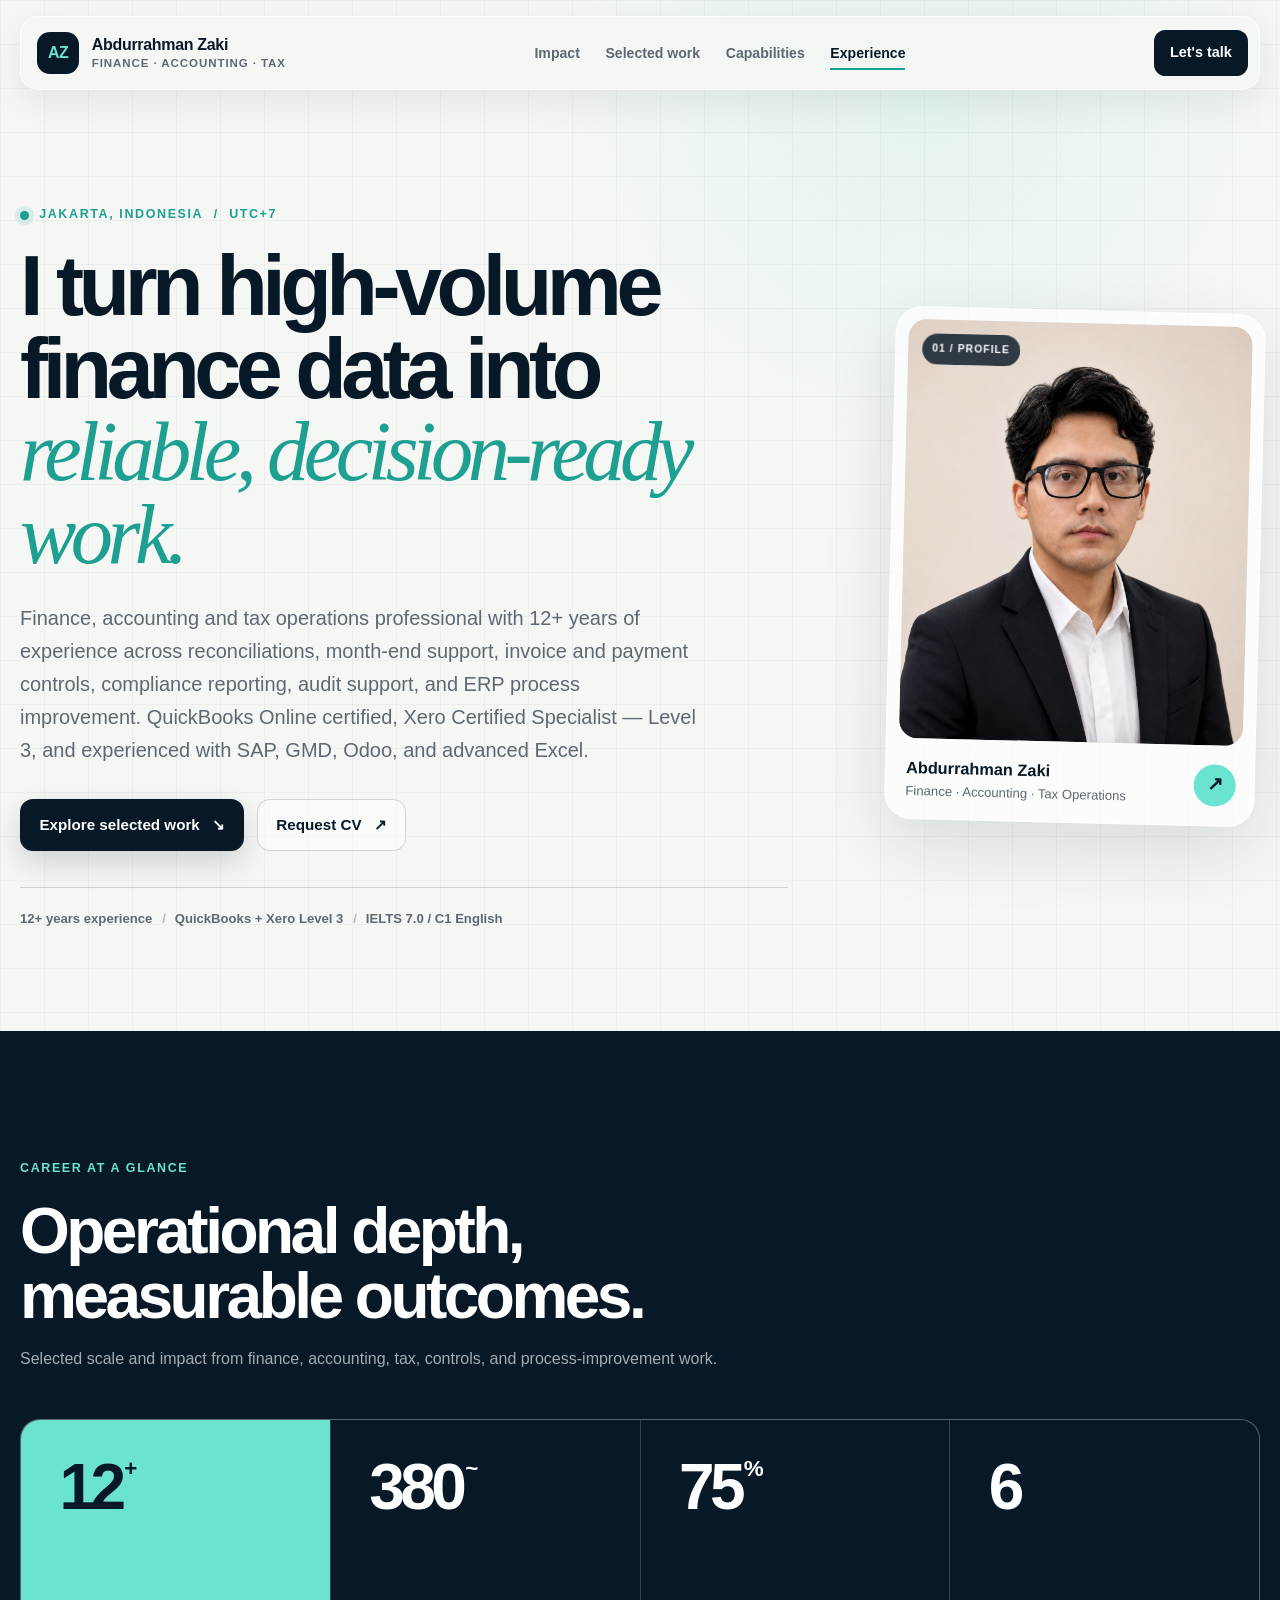
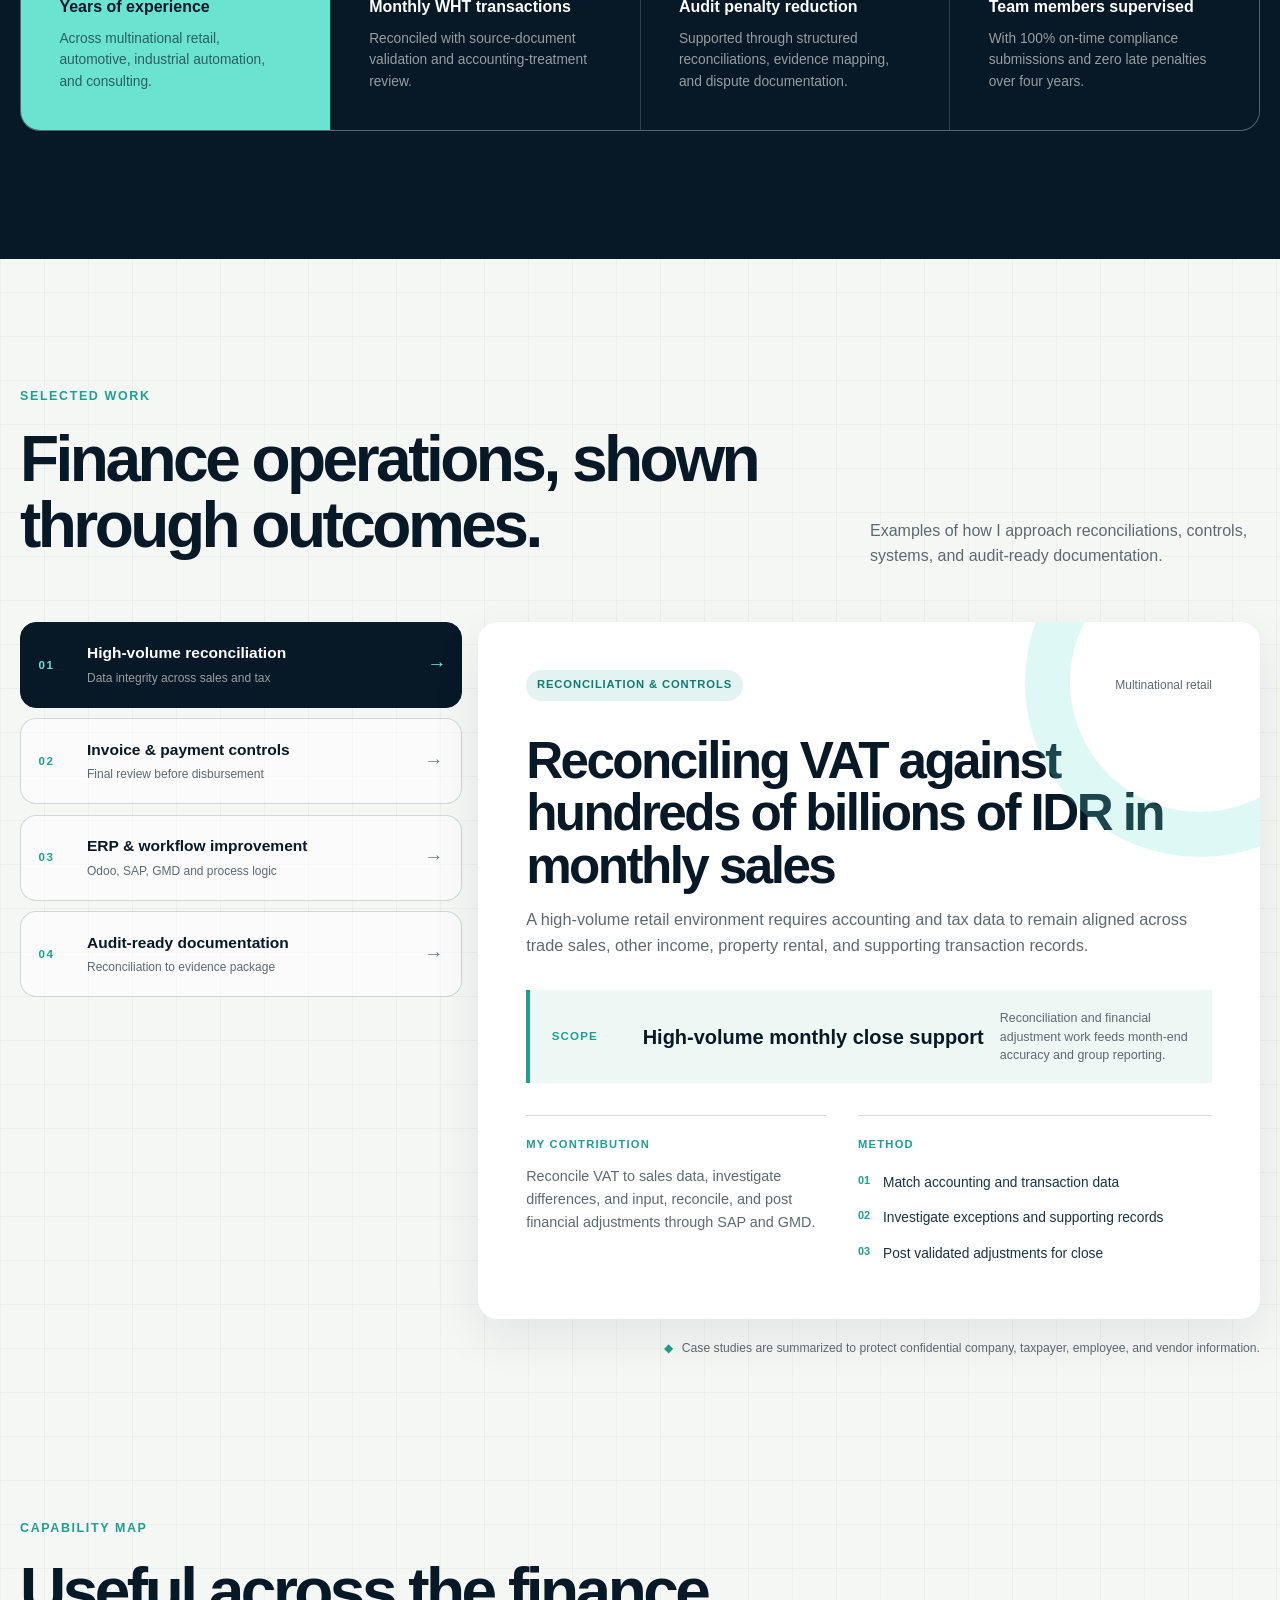
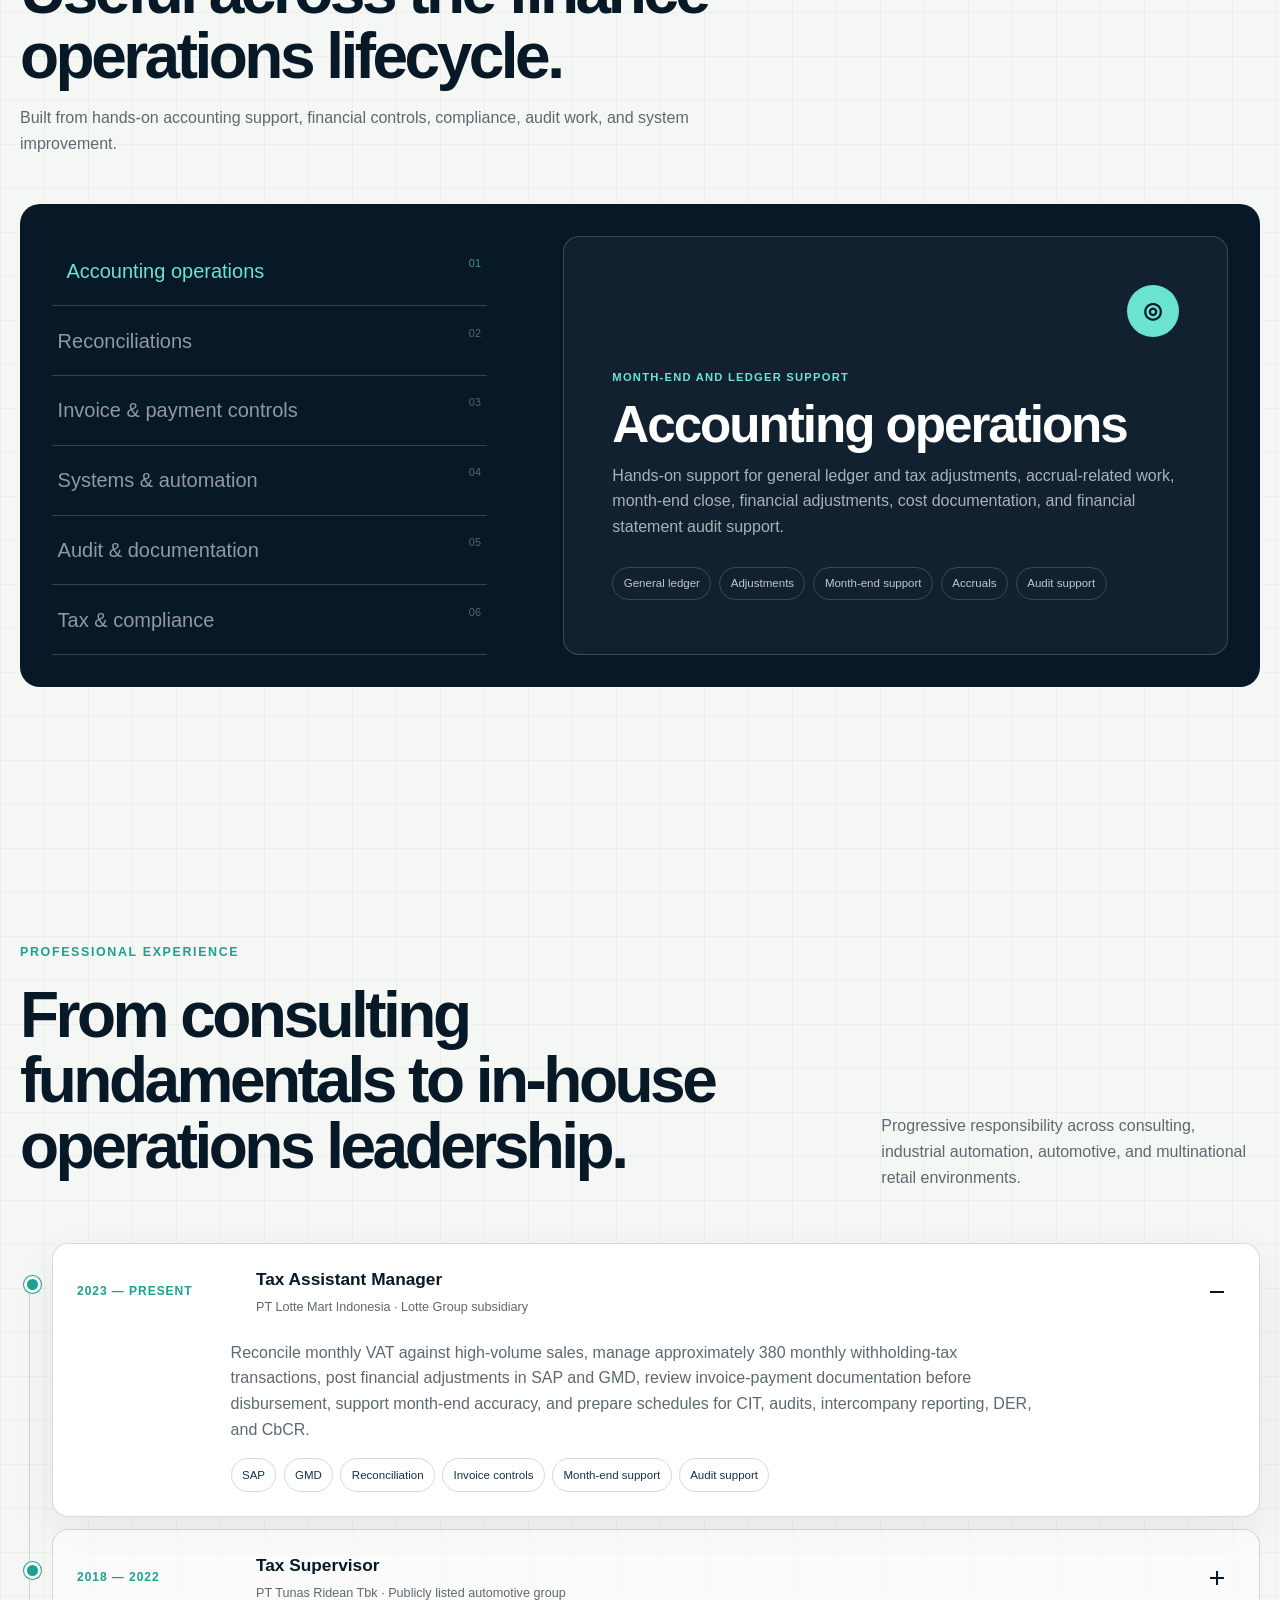
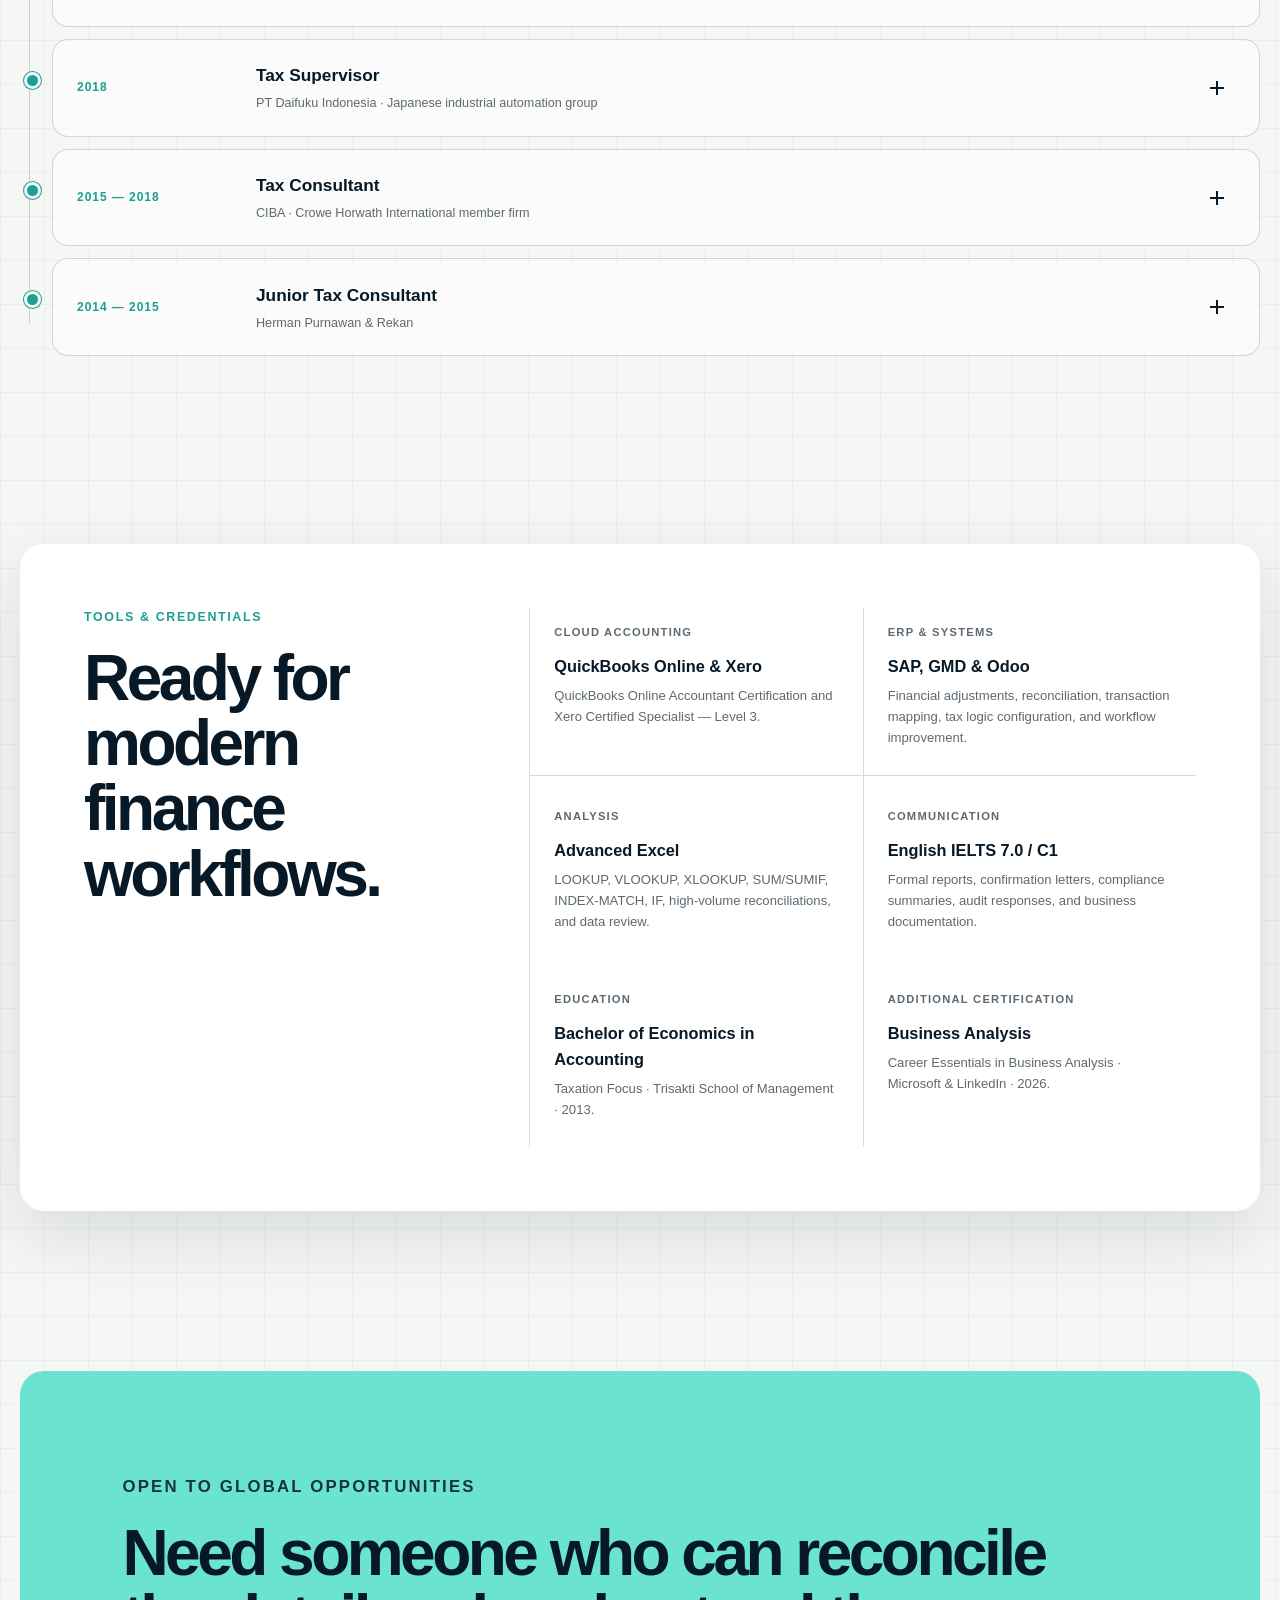
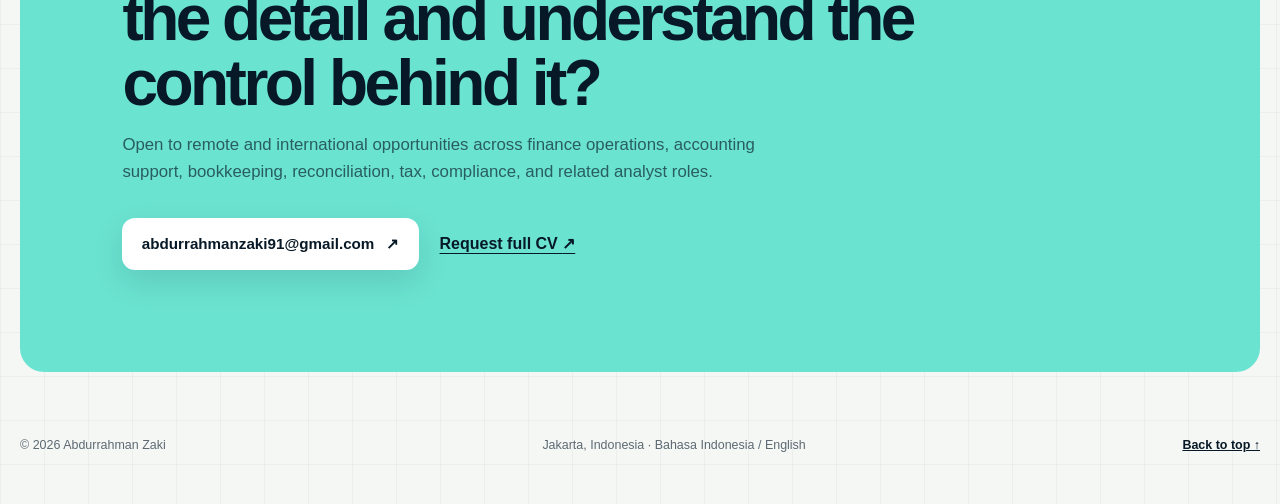
==== commit 16a5de8c: "Redesign portfolio for global finance and tax roles" ====
--- a/index.html
+++ b/index.html
@@ -3,9 +3,9 @@
 <head>
   <meta charset="utf-8">
   <meta name="viewport" content="width=device-width, initial-scale=1">
-  <meta name="description" content="Abdurrahman Zaki's professional tax portfolio: international tax, compliance, audit defense, transfer pricing, and process improvement.">
+  <meta name="description" content="Abdurrahman Zaki — Finance, Accounting & Tax Operations professional with 12+ years of experience across reconciliations, month-end support, invoice controls, compliance, audits, and ERP process improvement.">
   <meta name="theme-color" content="#071826">
-  <title>Abdurrahman Zaki | International Tax &amp; Compliance</title>
+  <title>Abdurrahman Zaki | Finance, Accounting & Tax Operations</title>
   <link rel="icon" type="image/svg+xml" href="data:image/svg+xml,%3Csvg xmlns='http://www.w3.org/2000/svg' viewBox='0 0 64 64'%3E%3Crect width='64' height='64' rx='16' fill='%23071826'/%3E%3Cpath d='M15 46 28 16h8l13 30h-9l-2-6H26l-2 6h-9Zm14-14h6l-3-9-3 9Z' fill='%236be3d1'/%3E%3C/svg%3E">
   <link rel="stylesheet" href="styles.css">
 </head>
@@ -15,13 +15,13 @@
   <header class="site-header" id="top">
     <a class="brand" href="#top" aria-label="Abdurrahman Zaki, home">
       <span class="brand-mark" aria-hidden="true">AZ</span>
-      <span class="brand-copy">Abdurrahman Zaki<small>Tax Portfolio</small></span>
+      <span class="brand-copy">Abdurrahman Zaki<small>Finance · Accounting · Tax</small></span>
     </a>
     <nav class="main-nav" aria-label="Primary navigation">
       <a href="#impact">Impact</a>
       <a href="#work">Selected work</a>
-      <a href="#expertise">Expertise</a>
-      <a href="#journey">Journey</a>
+      <a href="#expertise">Capabilities</a>
+      <a href="#journey">Experience</a>
     </nav>
     <a class="header-cta" href="mailto:abdurrahmanzaki91@gmail.com">Let&apos;s talk</a>
   </header>
@@ -30,16 +30,16 @@
     <section class="hero" aria-labelledby="hero-title">
       <div class="hero-copy">
         <p class="eyebrow"><span class="status-dot" aria-hidden="true"></span> Jakarta, Indonesia <span aria-hidden="true">/</span> UTC+7</p>
-        <h1 id="hero-title">I turn complex tax obligations into <em>clear, defensible outcomes.</em></h1>
-        <p class="hero-lead">International Tax &amp; Compliance Manager with 12+ years across multinational groups, public companies, and advisory firms. I work at the intersection of compliance, audit defense, cross-border tax, and process improvement.</p>
+        <h1 id="hero-title">I turn high-volume finance data into <em>reliable, decision-ready work.</em></h1>
+        <p class="hero-lead">Finance, accounting and tax operations professional with 12+ years of experience across reconciliations, month-end support, invoice and payment controls, compliance reporting, audit support, and ERP process improvement. QuickBooks Online certified, Xero Certified Specialist — Level 3, and experienced with SAP, GMD, Odoo, and advanced Excel.</p>
         <div class="hero-actions">
           <a class="button button-primary" href="#work">Explore selected work <span aria-hidden="true">↘</span></a>
           <a class="button button-secondary" href="mailto:abdurrahmanzaki91@gmail.com?subject=CV%20Request">Request CV <span aria-hidden="true">↗</span></a>
         </div>
         <div class="hero-trust" aria-label="Professional focus">
-          <span>Korean &amp; Japanese MNCs</span>
-          <span>Public company experience</span>
-          <span>English IELTS 7.0</span>
+          <span>12+ years experience</span>
+          <span>QuickBooks + Xero Level 3</span>
+          <span>IELTS 7.0 / C1 English</span>
         </div>
       </div>
 
@@ -53,7 +53,7 @@
         <div class="profile-meta">
           <div>
             <p class="profile-name">Abdurrahman Zaki</p>
-            <p>International Tax &amp; Compliance</p>
+            <p>Finance · Accounting · Tax Operations</p>
           </div>
           <a class="round-link" href="mailto:abdurrahmanzaki91@gmail.com" aria-label="Email Abdurrahman Zaki">↗</a>
         </div>
@@ -63,29 +63,29 @@
     <section class="impact-section section" id="impact" aria-labelledby="impact-title">
       <div class="section-heading">
         <p class="section-kicker">Career at a glance</p>
-        <h2 id="impact-title">Measured by outcomes,<br>not activity.</h2>
-        <p>Scale and impact drawn from selected roles. Figures are summarized to protect confidential company information.</p>
+        <h2 id="impact-title">Operational depth,<br>measurable outcomes.</h2>
+        <p>Selected scale and impact from finance, accounting, tax, controls, and process-improvement work.</p>
       </div>
       <div class="metric-grid">
         <article class="metric-card metric-card-accent">
           <p class="metric-value"><span class="counter" data-target="12">12</span><sup>+</sup></p>
-          <p class="metric-label">Years in taxation</p>
-          <p class="metric-note">Consulting, industrial automation, automotive, and retail.</p>
+          <p class="metric-label">Years of experience</p>
+          <p class="metric-note">Across multinational retail, automotive, industrial automation, and consulting.</p>
+        </article>
+        <article class="metric-card">
+          <p class="metric-value"><span class="counter" data-target="380">380</span><sup>~</sup></p>
+          <p class="metric-label">Monthly WHT transactions</p>
+          <p class="metric-note">Reconciled with source-document validation and accounting-treatment review.</p>
         </article>
         <article class="metric-card">
           <p class="metric-value"><span class="counter" data-target="75">75</span><sup>%</sup></p>
           <p class="metric-label">Audit penalty reduction</p>
-          <p class="metric-note">From IDR 20B to IDR 5B through structured evidence and dispute management.</p>
+          <p class="metric-note">Supported through structured reconciliations, evidence mapping, and dispute documentation.</p>
         </article>
         <article class="metric-card">
-          <p class="metric-value"><span class="counter" data-target="50">50</span><sup>%</sup></p>
-          <p class="metric-label">Corporate tax reduction</p>
-          <p class="metric-note">Compliant planning improvements reduced annual liability from IDR 50B to IDR 25B.</p>
-        </article>
-        <article class="metric-card">
-          <p class="metric-value"><span class="counter" data-target="380">380</span><sup>~</sup></p>
-          <p class="metric-label">Monthly WHT transactions</p>
-          <p class="metric-note">Managed alongside offshore VAT and other recurring obligations.</p>
+          <p class="metric-value"><span class="counter" data-target="6">6</span><sup></sup></p>
+          <p class="metric-label">Team members supervised</p>
+          <p class="metric-note">With 100% on-time compliance submissions and zero late penalties over four years.</p>
         </article>
       </div>
     </section>
@@ -94,87 +94,88 @@
       <div class="section-heading section-heading-row">
         <div>
           <p class="section-kicker">Selected work</p>
-          <h2 id="work-title">Tax work, shown as decisions.</h2>
-        </div>
-        <p>Choose a case to see the business context, my contribution, and the resulting change.</p>
+          <h2 id="work-title">Finance operations, shown through outcomes.</h2>
+        </div>
+        <p>Examples of how I approach reconciliations, controls, systems, and audit-ready documentation.</p>
       </div>
 
       <div class="case-explorer">
         <div class="case-nav" role="tablist" aria-label="Selected case studies">
-          <button class="case-tab is-active" type="button" role="tab" aria-selected="true" aria-controls="case-panel" data-case="audit">
+          <button class="case-tab is-active" type="button" role="tab" aria-selected="true" aria-controls="case-panel" data-case="reconciliation">
             <span class="case-number">01</span>
-            <span><strong>Audit defense</strong><small>Evidence-led dispute management</small></span>
+            <span><strong>High-volume reconciliation</strong><small>Data integrity across sales and tax</small></span>
             <span class="case-arrow" aria-hidden="true">→</span>
           </button>
-          <button class="case-tab" type="button" role="tab" aria-selected="false" aria-controls="case-panel" data-case="planning">
+          <button class="case-tab" type="button" role="tab" aria-selected="false" aria-controls="case-panel" data-case="controls">
             <span class="case-number">02</span>
-            <span><strong>Tax planning</strong><small>Liability and control improvement</small></span>
+            <span><strong>Invoice & payment controls</strong><small>Final review before disbursement</small></span>
             <span class="case-arrow" aria-hidden="true">→</span>
           </button>
-          <button class="case-tab" type="button" role="tab" aria-selected="false" aria-controls="case-panel" data-case="automation">
+          <button class="case-tab" type="button" role="tab" aria-selected="false" aria-controls="case-panel" data-case="systems">
             <span class="case-number">03</span>
-            <span><strong>Process automation</strong><small>From manual files to usable data</small></span>
+            <span><strong>ERP & workflow improvement</strong><small>Odoo, SAP, GMD and process logic</small></span>
             <span class="case-arrow" aria-hidden="true">→</span>
           </button>
-          <button class="case-tab" type="button" role="tab" aria-selected="false" aria-controls="case-panel" data-case="coretax">
+          <button class="case-tab" type="button" role="tab" aria-selected="false" aria-controls="case-panel" data-case="audit">
             <span class="case-number">04</span>
-            <span><strong>Coretax transition</strong><small>Company-wide tax data readiness</small></span>
+            <span><strong>Audit-ready documentation</strong><small>Reconciliation to evidence package</small></span>
             <span class="case-arrow" aria-hidden="true">→</span>
           </button>
         </div>
 
         <article class="case-panel" id="case-panel" role="tabpanel" aria-live="polite">
           <div class="case-topline">
-            <span class="case-tag" id="case-tag">Audit &amp; dispute</span>
-            <span class="case-sector" id="case-sector">Publicly listed automotive group</span>
-          </div>
-          <h3 id="case-title">Reducing an assessed tax audit penalty by 75%</h3>
-          <p class="case-summary" id="case-summary">A high-value assessment required a response that connected accounting records, tax positions, and supporting evidence into one consistent defense.</p>
+            <span class="case-tag" id="case-tag">Reconciliation & controls</span>
+            <span class="case-sector" id="case-sector">Multinational retail</span>
+          </div>
+          <h3 id="case-title">Reconciling VAT against hundreds of billions of IDR in monthly sales</h3>
+          <p class="case-summary" id="case-summary">A high-volume retail environment requires accounting and tax data to remain aligned across trade sales, other income, property rental, and supporting transaction records.</p>
           <div class="case-outcome">
-            <p>Outcome</p>
-            <strong id="case-outcome">IDR 20B <span aria-hidden="true">→</span> IDR 5B</strong>
-            <span id="case-outcome-note">Assessed penalty reduced through structured evidence and dispute management.</span>
+            <p>Scope</p>
+            <strong id="case-outcome">High-volume monthly close support</strong>
+            <span id="case-outcome-note">Reconciliation and financial adjustment work feeds month-end accuracy and group reporting.</span>
           </div>
           <div class="case-columns">
             <div>
               <p class="mini-label">My contribution</p>
-              <p id="case-role">Led the reconciliation, evidence mapping, response preparation, and dispute-management process.</p>
+              <p id="case-role">Reconcile VAT to sales data, investigate differences, and input, reconcile, and post financial adjustments through SAP and GMD.</p>
             </div>
             <div>
               <p class="mini-label">Method</p>
               <ol class="method-list" id="case-method">
-                <li><span>01</span>Isolate each disputed adjustment</li>
-                <li><span>02</span>Trace evidence to source records</li>
-                <li><span>03</span>Build a consistent defense narrative</li>
+                <li><span>01</span>Match accounting and transaction data</li>
+                <li><span>02</span>Investigate exceptions and supporting records</li>
+                <li><span>03</span>Post validated adjustments for close</li>
               </ol>
             </div>
           </div>
         </article>
       </div>
-      <p class="confidentiality-note"><span aria-hidden="true">◆</span> Case studies are intentionally summarized and anonymized. No taxpayer, employee, vendor, or privileged case data is disclosed.</p>
+      <p class="confidentiality-note"><span aria-hidden="true">◆</span> Case studies are summarized to protect confidential company, taxpayer, employee, and vendor information.</p>
     </section>
 
     <section class="expertise-section section" id="expertise" aria-labelledby="expertise-title">
       <div class="section-heading">
         <p class="section-kicker">Capability map</p>
-        <h2 id="expertise-title">Built across the full tax lifecycle.</h2>
-        <p>Click a capability to see the practical scope behind it.</p>
+        <h2 id="expertise-title">Useful across the finance operations lifecycle.</h2>
+        <p>Built from hands-on accounting support, financial controls, compliance, audit work, and system improvement.</p>
       </div>
       <div class="expertise-layout">
-        <div class="expertise-list" role="tablist" aria-label="Tax capabilities">
-          <button class="expertise-tab is-active" type="button" role="tab" aria-selected="true" data-expertise="international"><span>International tax</span><small>01</small></button>
-          <button class="expertise-tab" type="button" role="tab" aria-selected="false" data-expertise="transfer"><span>Transfer pricing</span><small>02</small></button>
-          <button class="expertise-tab" type="button" role="tab" aria-selected="false" data-expertise="dispute"><span>Audit &amp; dispute</span><small>03</small></button>
-          <button class="expertise-tab" type="button" role="tab" aria-selected="false" data-expertise="compliance"><span>Tax compliance</span><small>04</small></button>
-          <button class="expertise-tab" type="button" role="tab" aria-selected="false" data-expertise="systems"><span>Systems &amp; controls</span><small>05</small></button>
+        <div class="expertise-list" role="tablist" aria-label="Professional capabilities">
+          <button class="expertise-tab is-active" type="button" role="tab" aria-selected="true" data-expertise="accounting"><span>Accounting operations</span><small>01</small></button>
+          <button class="expertise-tab" type="button" role="tab" aria-selected="false" data-expertise="reconciliation"><span>Reconciliations</span><small>02</small></button>
+          <button class="expertise-tab" type="button" role="tab" aria-selected="false" data-expertise="controls"><span>Invoice & payment controls</span><small>03</small></button>
+          <button class="expertise-tab" type="button" role="tab" aria-selected="false" data-expertise="systems"><span>Systems & automation</span><small>04</small></button>
+          <button class="expertise-tab" type="button" role="tab" aria-selected="false" data-expertise="audit"><span>Audit & documentation</span><small>05</small></button>
+          <button class="expertise-tab" type="button" role="tab" aria-selected="false" data-expertise="tax"><span>Tax & compliance</span><small>06</small></button>
         </div>
         <article class="expertise-detail" role="tabpanel" aria-live="polite">
-          <div class="expertise-icon" aria-hidden="true" id="expertise-icon">↗</div>
-          <p class="mini-label" id="expertise-label">Cross-border obligations</p>
-          <h3 id="expertise-detail-title">International tax</h3>
-          <p id="expertise-copy">Practical management of cross-border withholding tax, PPh 26, Double Tax Agreement application, offshore VAT, and Indonesian CIT and VAT implications.</p>
+          <div class="expertise-icon" aria-hidden="true" id="expertise-icon">◎</div>
+          <p class="mini-label" id="expertise-label">Month-end and ledger support</p>
+          <h3 id="expertise-detail-title">Accounting operations</h3>
+          <p id="expertise-copy">Hands-on support for general ledger and tax adjustments, accrual-related work, month-end close, financial adjustments, cost documentation, and financial statement audit support.</p>
           <div class="skill-chips" id="expertise-chips">
-            <span>PPh 26</span><span>DTA</span><span>Offshore VAT</span><span>CIT</span><span>Cross-border documentation</span>
+            <span>General ledger</span><span>Adjustments</span><span>Month-end support</span><span>Accruals</span><span>Audit support</span>
           </div>
         </article>
       </div>
@@ -183,10 +184,10 @@
     <section class="journey-section section" id="journey" aria-labelledby="journey-title">
       <div class="section-heading section-heading-row">
         <div>
-          <p class="section-kicker">Professional journey</p>
-          <h2 id="journey-title">From advisory work to in-house leadership.</h2>
-        </div>
-        <p>Progressive responsibility across consulting, manufacturing, automotive, and retail environments.</p>
+          <p class="section-kicker">Professional experience</p>
+          <h2 id="journey-title">From consulting fundamentals to in-house operations leadership.</h2>
+        </div>
+        <p>Progressive responsibility across consulting, industrial automation, automotive, and multinational retail environments.</p>
       </div>
 
       <div class="timeline">
@@ -197,10 +198,11 @@
             <span class="role-toggle" aria-hidden="true"></span>
           </summary>
           <div class="role-content">
-            <p>Manage cross-border withholding tax, offshore VAT, transfer pricing schedules, VAT reconciliation, formal submissions, and audit documentation in an HQ-connected multinational environment.</p>
-            <div class="role-tags"><span>SAP</span><span>GMD</span><span>CbCR</span><span>DER</span><span>Coretax</span><span>Tax court support</span></div>
-          </div>
-        </details>
+            <p>Reconcile monthly VAT against high-volume sales, manage approximately 380 monthly withholding-tax transactions, post financial adjustments in SAP and GMD, review invoice-payment documentation before disbursement, support month-end accuracy, and prepare schedules for CIT, audits, intercompany reporting, DER, and CbCR.</p>
+            <div class="role-tags"><span>SAP</span><span>GMD</span><span>Reconciliation</span><span>Invoice controls</span><span>Month-end support</span><span>Audit support</span></div>
+          </div>
+        </details>
+
         <details class="role-card">
           <summary>
             <span class="role-year">2018 — 2022</span>
@@ -208,10 +210,11 @@
             <span class="role-toggle" aria-hidden="true"></span>
           </summary>
           <div class="role-content">
-            <p>Managed a six-person team, monthly compliance for two entities, audit defense, tax planning, Odoo tax logic, and VAT-to-sales reconciliation. Maintained 100% on-time submissions with zero late penalties over four years.</p>
-            <div class="role-tags"><span>Team leadership</span><span>Odoo</span><span>VAT controls</span><span>PPh 21/23/4(2)</span><span>Audit defense</span></div>
-          </div>
-        </details>
+            <p>Managed six staff, supervised monthly compliance for two entities, supported annual CIT and financial-statement audits, built Odoo tax logic, rebuilt VAT-to-sales reconciliation controls, and maintained 100% on-time submissions with zero late penalties over four years.</p>
+            <div class="role-tags"><span>Team supervision</span><span>Odoo</span><span>VAT-to-sales reconciliation</span><span>Controls</span><span>Audit support</span></div>
+          </div>
+        </details>
+
         <details class="role-card">
           <summary>
             <span class="role-year">2018</span>
@@ -219,10 +222,11 @@
             <span class="role-toggle" aria-hidden="true"></span>
           </summary>
           <div class="role-content">
-            <p>Managed VAT and withholding tax compliance, annual CIT support, financial-statement audit documentation, and resolution of tax-to-accounting discrepancies.</p>
-            <div class="role-tags"><span>VAT</span><span>Withholding tax</span><span>CIT</span><span>Reconciliation</span></div>
-          </div>
-        </details>
+            <p>Managed monthly transaction reconciliations and reporting, supported annual CIT and financial-statement audits, and reduced discrepancies by validating supporting documents against accounting records before filing.</p>
+            <div class="role-tags"><span>Transaction reconciliation</span><span>Document validation</span><span>CIT support</span><span>Financial audit support</span></div>
+          </div>
+        </details>
+
         <details class="role-card">
           <summary>
             <span class="role-year">2015 — 2018</span>
@@ -230,10 +234,11 @@
             <span class="role-toggle" aria-hidden="true"></span>
           </summary>
           <div class="role-content">
-            <p>Managed 15+ corporate clients and 12 active compliance accounts, mentored junior consultants, completed tax due diligence projects, and led objection and appeal preparation.</p>
-            <div class="role-tags"><span>Client portfolio</span><span>Tax due diligence</span><span>Objection</span><span>Appeal</span><span>CIT returns</span></div>
-          </div>
-        </details>
+            <p>Managed 15+ corporate client accounts including 12 active monthly compliance accounts, mentored two junior consultants, prepared CIT returns, supported due diligence, and built reconciliations, reports, and evidence packages for audits and disputes.</p>
+            <div class="role-tags"><span>Client portfolio</span><span>Reconciliations</span><span>Due diligence</span><span>Reporting</span><span>Documentation</span></div>
+          </div>
+        </details>
+
         <details class="role-card">
           <summary>
             <span class="role-year">2014 — 2015</span>
@@ -241,8 +246,8 @@
             <span class="role-toggle" aria-hidden="true"></span>
           </summary>
           <div class="role-content">
-            <p>Built the foundation in monthly and annual tax returns, audit reconciliations, and support for senior tax partners during tax court proceedings.</p>
-            <div class="role-tags"><span>Compliance</span><span>Audit reconciliation</span><span>Tax court support</span></div>
+            <p>Prepared account and tax reconciliations for audit and tax-court work, and completed recurring monthly and annual returns for corporate and individual clients.</p>
+            <div class="role-tags"><span>Account reconciliation</span><span>Compliance</span><span>Audit support</span><span>Tax court support</span></div>
           </div>
         </details>
       </div>
@@ -251,38 +256,48 @@
     <section class="credentials-section section" aria-labelledby="credentials-title">
       <div class="credentials-card">
         <div class="credentials-intro">
-          <p class="section-kicker">Credentials &amp; tools</p>
-          <h2 id="credentials-title">Technical depth,<br>business context.</h2>
+          <p class="section-kicker">Tools & credentials</p>
+          <h2 id="credentials-title">Ready for modern finance workflows.</h2>
         </div>
         <div class="credentials-grid">
+          <div>
+            <p class="mini-label">Cloud accounting</p>
+            <h3>QuickBooks Online & Xero</h3>
+            <p>QuickBooks Online Accountant Certification and Xero Certified Specialist — Level 3.</p>
+          </div>
+          <div>
+            <p class="mini-label">ERP & systems</p>
+            <h3>SAP, GMD & Odoo</h3>
+            <p>Financial adjustments, reconciliation, transaction mapping, tax logic configuration, and workflow improvement.</p>
+          </div>
+          <div>
+            <p class="mini-label">Analysis</p>
+            <h3>Advanced Excel</h3>
+            <p>LOOKUP, VLOOKUP, XLOOKUP, SUM/SUMIF, INDEX-MATCH, IF, high-volume reconciliations, and data review.</p>
+          </div>
+          <div>
+            <p class="mini-label">Communication</p>
+            <h3>English IELTS 7.0 / C1</h3>
+            <p>Formal reports, confirmation letters, compliance summaries, audit responses, and business documentation.</p>
+          </div>
           <div>
             <p class="mini-label">Education</p>
             <h3>Bachelor of Economics in Accounting</h3>
-            <p>Taxation Focus · Trisakti School of Management · 2013</p>
-          </div>
-          <div>
-            <p class="mini-label">Certifications</p>
-            <h3>Tax, QuickBooks &amp; Xero</h3>
-            <p>Brevet A &amp; B · QuickBooks Online Accountant · Xero Certified Associate Level 1</p>
-          </div>
-          <div>
-            <p class="mini-label">Systems</p>
-            <h3>SAP, GMD, Odoo &amp; Excel</h3>
-            <p>ERP-based reconciliations, tax mapping, data controls, LOOKUP/XLOOKUP, INDEX-MATCH, SUMIF, and related formulas.</p>
-          </div>
-          <div>
-            <p class="mini-label">Documentation</p>
-            <h3>Clear written positions</h3>
-            <p>Reports, confirmation letters, formal responses, audit evidence files, compliance summaries, and official correspondence.</p>
+            <p>Taxation Focus · Trisakti School of Management · 2013.</p>
+          </div>
+          <div>
+            <p class="mini-label">Additional certification</p>
+            <h3>Business Analysis</h3>
+            <p>Career Essentials in Business Analysis · Microsoft & LinkedIn · 2026.</p>
           </div>
         </div>
       </div>
     </section>
 
     <section class="contact-section" aria-labelledby="contact-title">
-      <p class="section-kicker">Let&apos;s connect</p>
-      <h2 id="contact-title">Need tax leadership that can move from detail to decision?</h2>
-      <p>Available for Tax Manager, senior tax, and remote international tax/compliance opportunities.</p>
+      <p class="section-kicker">Open to global opportunities</p>
+      <h2 id="contact-title">Need someone who can reconcile the detail and understand the control behind it?</h2>
+      <p>Open to remote and international opportunities across finance operations, accounting support, bookkeeping, reconciliation, tax, compliance, and related analyst roles.</p>
       <div class="contact-actions">
         <a class="button button-light" href="mailto:abdurrahmanzaki91@gmail.com">abdurrahmanzaki91@gmail.com <span aria-hidden="true">↗</span></a>
         <a class="text-link" href="mailto:abdurrahmanzaki91@gmail.com?subject=CV%20Request">Request full CV <span aria-hidden="true">↗</span></a>
@@ -298,4 +313,4 @@
 
   <script src="script.js"></script>
 </body>
-</html>
+</html>
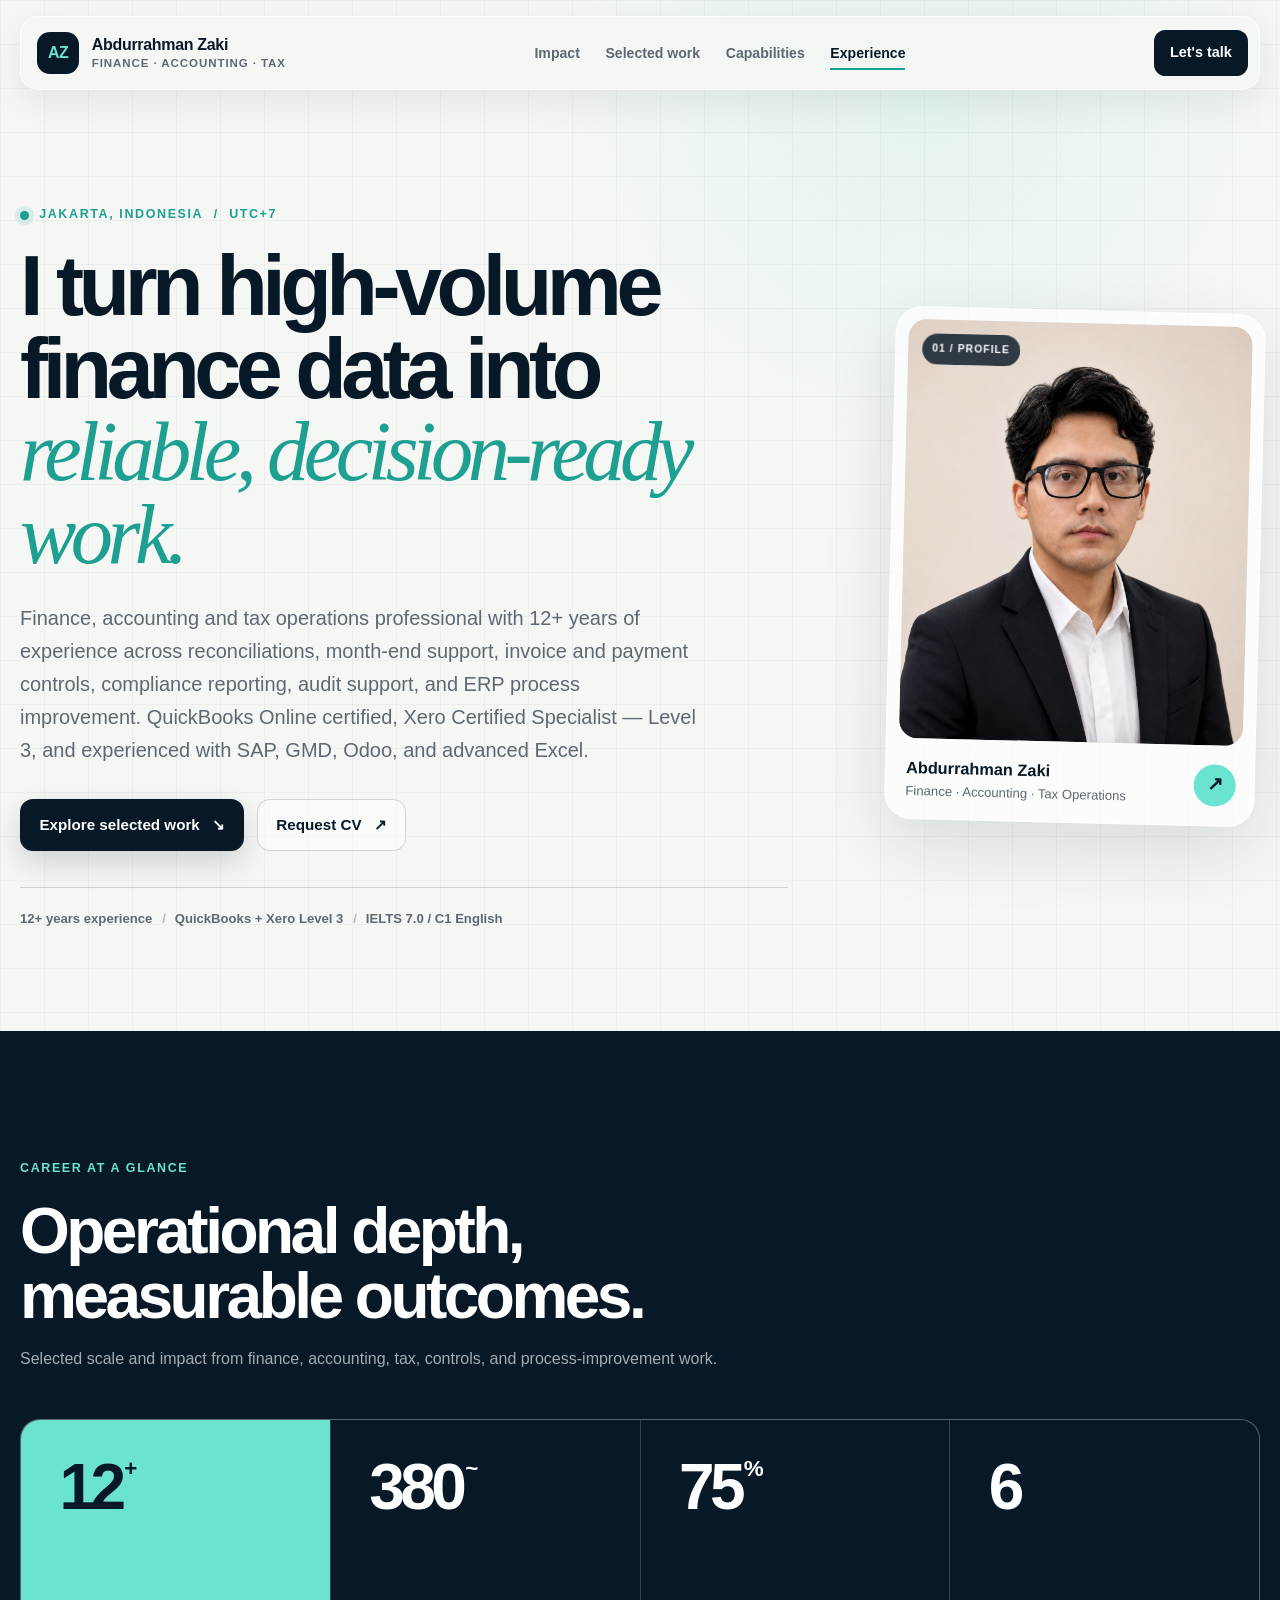
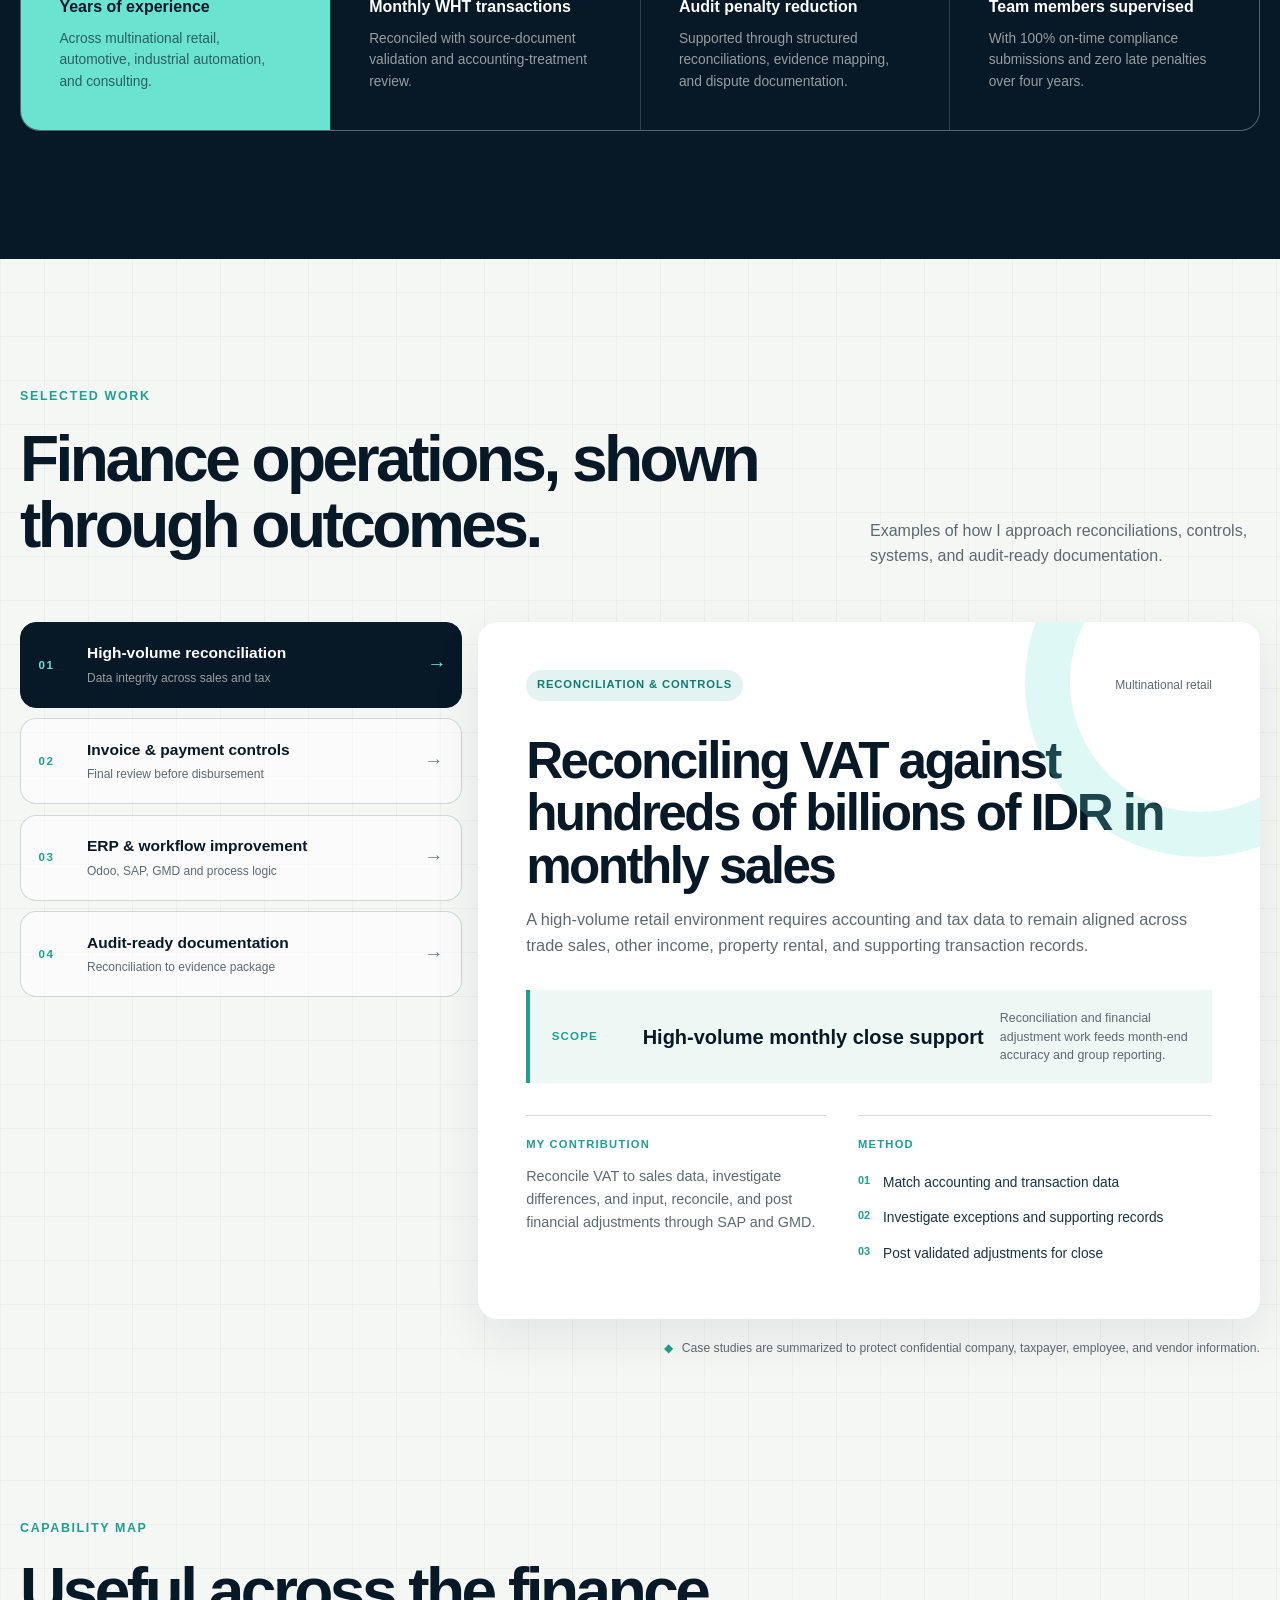
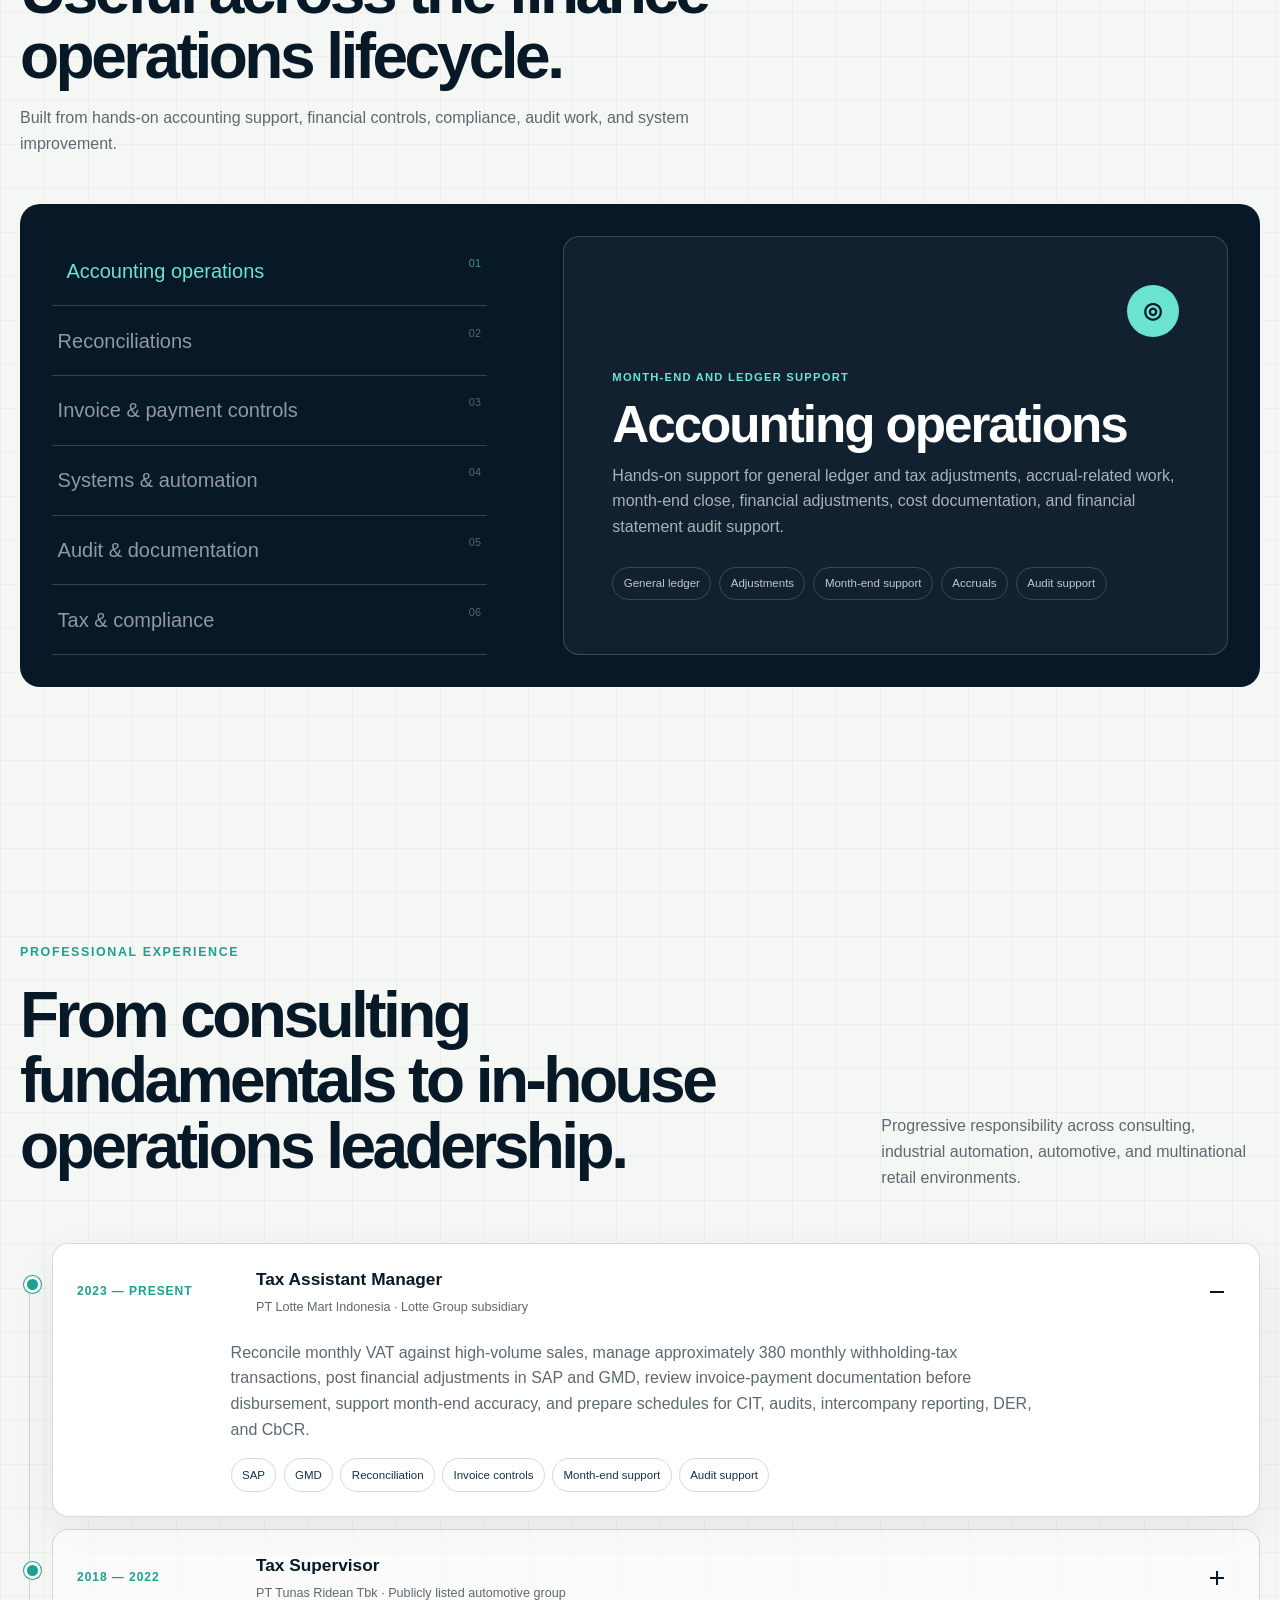
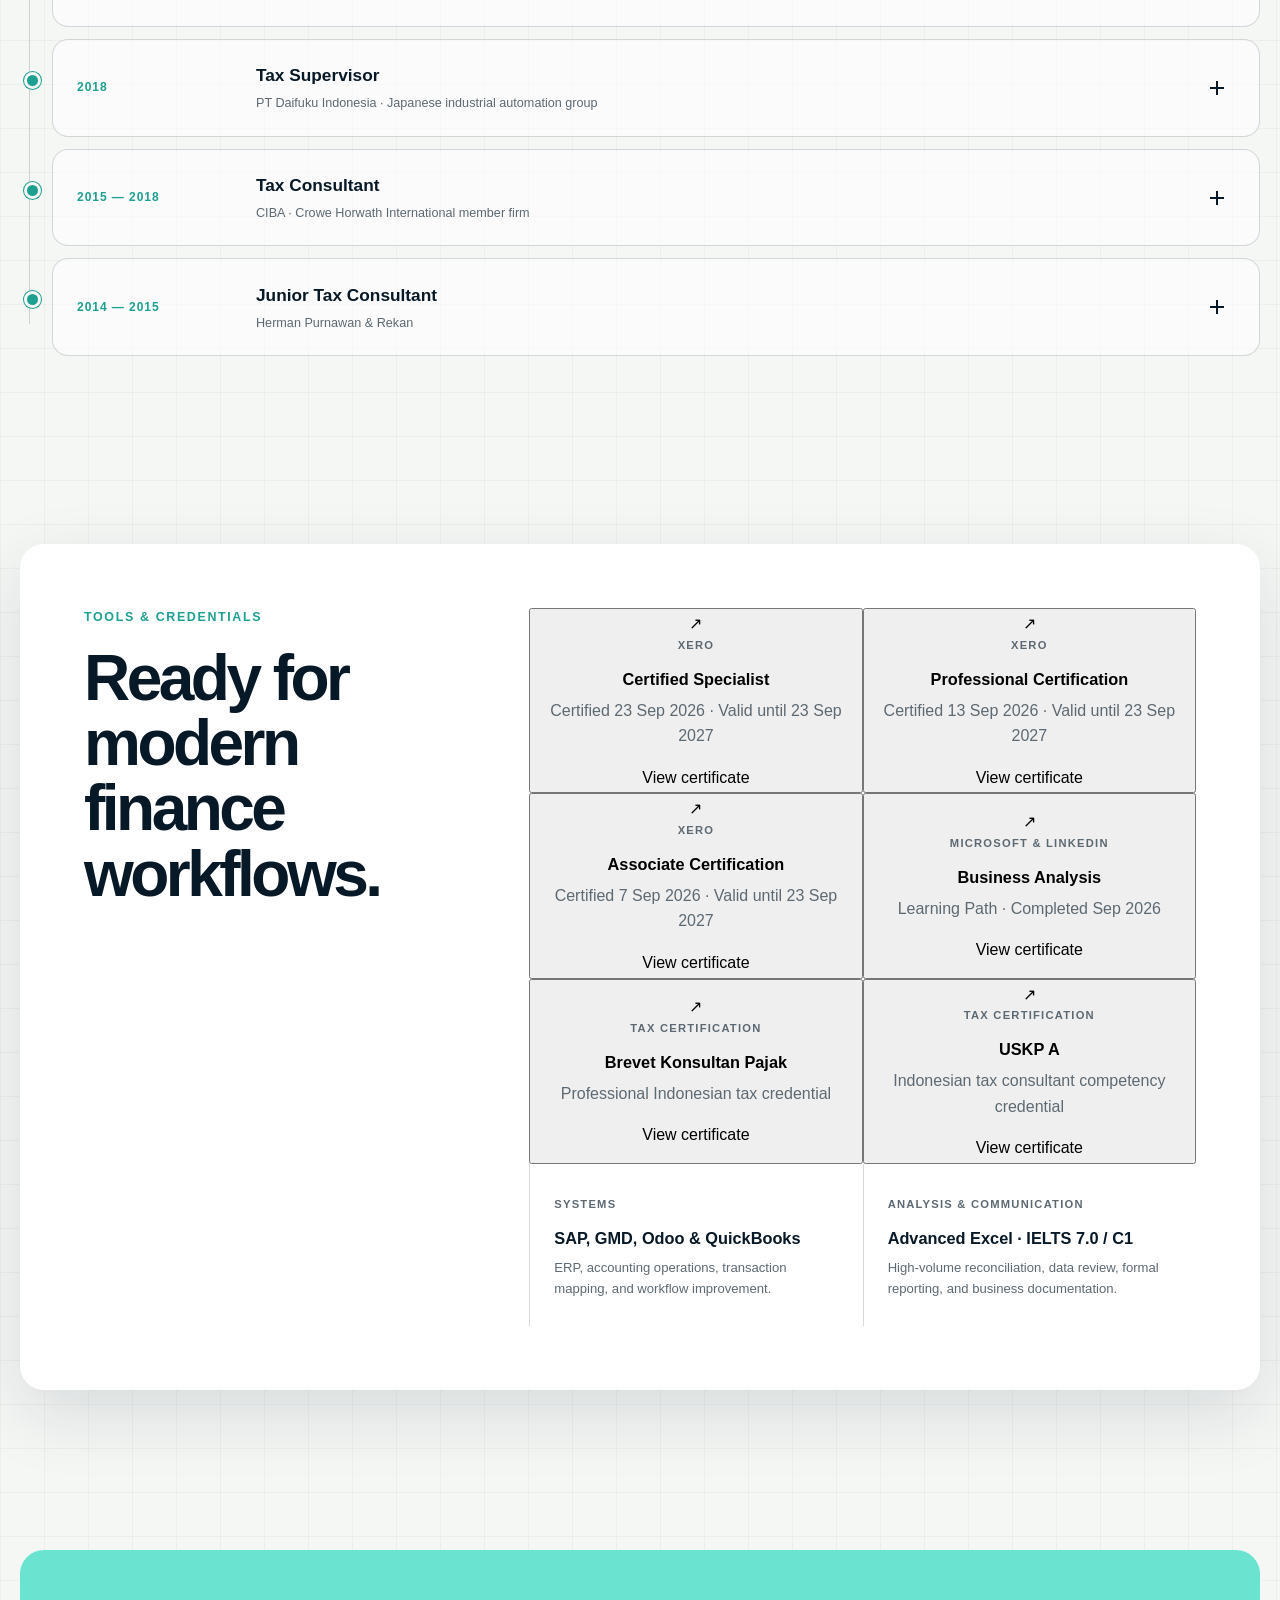
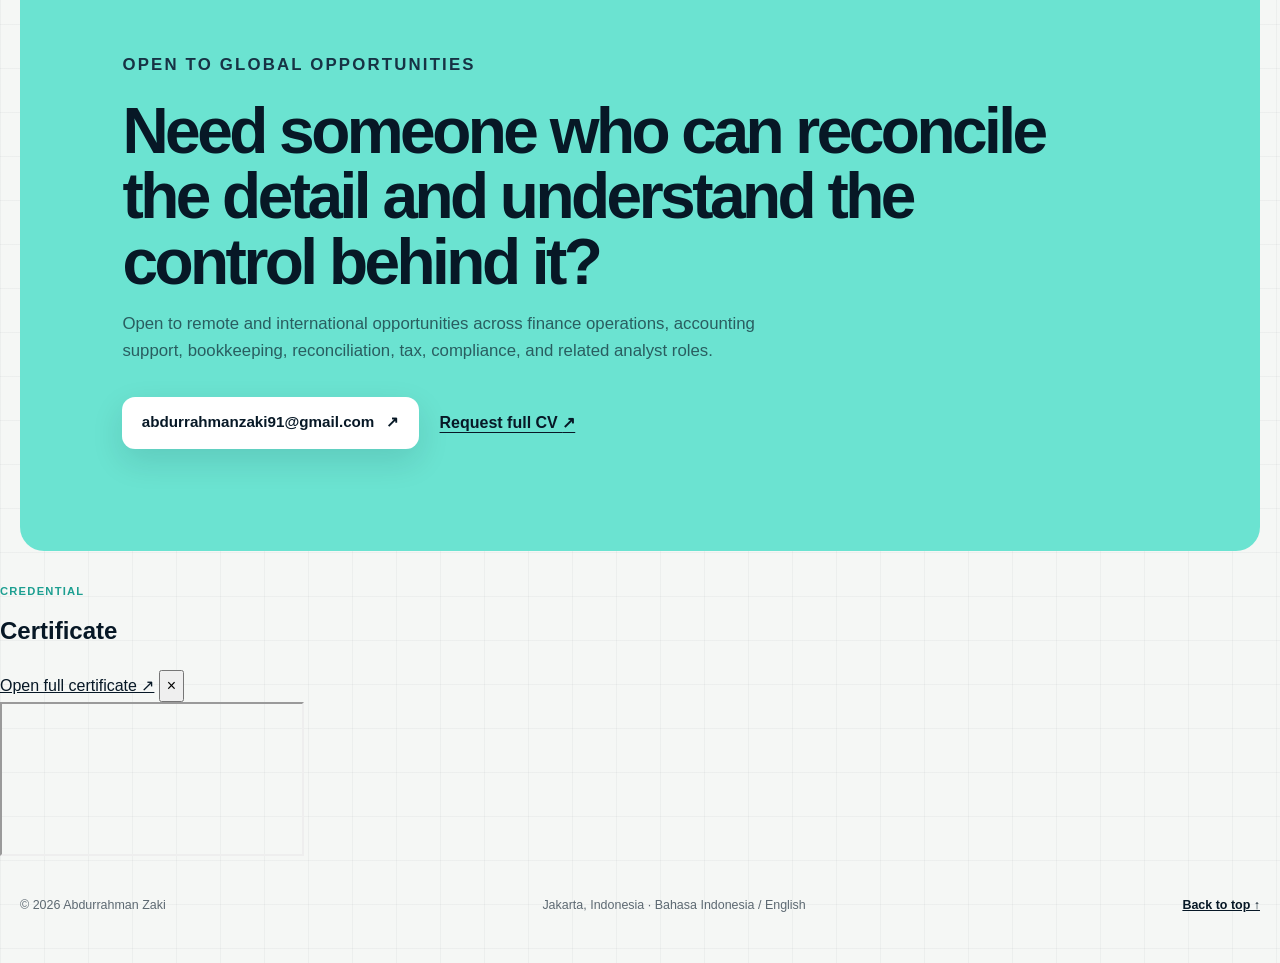
==== commit df557230: "Add clickable certification cards and certificate modal" ====
--- a/index.html
+++ b/index.html
@@ -7,7 +7,7 @@
   <meta name="theme-color" content="#071826">
   <title>Abdurrahman Zaki | Finance, Accounting & Tax Operations</title>
   <link rel="icon" type="image/svg+xml" href="data:image/svg+xml,%3Csvg xmlns='http://www.w3.org/2000/svg' viewBox='0 0 64 64'%3E%3Crect width='64' height='64' rx='16' fill='%23071826'/%3E%3Cpath d='M15 46 28 16h8l13 30h-9l-2-6H26l-2 6h-9Zm14-14h6l-3-9-3 9Z' fill='%236be3d1'/%3E%3C/svg%3E">
-  <link rel="stylesheet" href="styles.css">
+  <link rel="stylesheet" href="styles.css?v=20260928-2">
 </head>
 <body>
   <a class="skip-link" href="#main">Skip to content</a>
@@ -259,36 +259,76 @@
           <p class="section-kicker">Tools & credentials</p>
           <h2 id="credentials-title">Ready for modern finance workflows.</h2>
         </div>
-        <div class="credentials-grid">
-          <div>
-            <p class="mini-label">Cloud accounting</p>
-            <h3>QuickBooks Online & Xero</h3>
-            <p>QuickBooks Online Accountant Certification and Xero Certified Specialist — Level 3.</p>
-          </div>
-          <div>
-            <p class="mini-label">ERP & systems</p>
-            <h3>SAP, GMD & Odoo</h3>
-            <p>Financial adjustments, reconciliation, transaction mapping, tax logic configuration, and workflow improvement.</p>
-          </div>
-          <div>
-            <p class="mini-label">Analysis</p>
-            <h3>Advanced Excel</h3>
-            <p>LOOKUP, VLOOKUP, XLOOKUP, SUM/SUMIF, INDEX-MATCH, IF, high-volume reconciliations, and data review.</p>
-          </div>
-          <div>
-            <p class="mini-label">Communication</p>
-            <h3>English IELTS 7.0 / C1</h3>
-            <p>Formal reports, confirmation letters, compliance summaries, audit responses, and business documentation.</p>
-          </div>
-          <div>
-            <p class="mini-label">Education</p>
-            <h3>Bachelor of Economics in Accounting</h3>
-            <p>Taxation Focus · Trisakti School of Management · 2013.</p>
-          </div>
-          <div>
-            <p class="mini-label">Additional certification</p>
+        <div class="credentials-grid credential-cards">
+          <button class="credential-item" type="button"
+            data-cert-title="Xero Certified Specialist"
+            data-cert-url="https://drive.google.com/file/d/1XL2VVRqGF5xi9EW6qxtXMw8iBRyFd5K8/preview"
+            data-cert-open="https://drive.google.com/file/d/1XL2VVRqGF5xi9EW6qxtXMw8iBRyFd5K8/view">
+            <span class="credential-arrow" aria-hidden="true">↗</span>
+            <p class="mini-label">Xero</p>
+            <h3>Certified Specialist</h3>
+            <p>Certified 23 Sep 2026 · Valid until 23 Sep 2027</p>
+            <span class="credential-view">View certificate</span>
+          </button>
+          <button class="credential-item" type="button"
+            data-cert-title="Xero Professional Certification"
+            data-cert-url="https://drive.google.com/file/d/1mHbg_6rUwX-ovj6bXbtCQcWYtQZ_1btx/preview"
+            data-cert-open="https://drive.google.com/file/d/1mHbg_6rUwX-ovj6bXbtCQcWYtQZ_1btx/view">
+            <span class="credential-arrow" aria-hidden="true">↗</span>
+            <p class="mini-label">Xero</p>
+            <h3>Professional Certification</h3>
+            <p>Certified 13 Sep 2026 · Valid until 23 Sep 2027</p>
+            <span class="credential-view">View certificate</span>
+          </button>
+          <button class="credential-item" type="button"
+            data-cert-title="Xero Associate Certification"
+            data-cert-url="https://drive.google.com/file/d/13r6c73xzyF06hivRUhxx23bBWTj9_M6a/preview"
+            data-cert-open="https://drive.google.com/file/d/13r6c73xzyF06hivRUhxx23bBWTj9_M6a/view">
+            <span class="credential-arrow" aria-hidden="true">↗</span>
+            <p class="mini-label">Xero</p>
+            <h3>Associate Certification</h3>
+            <p>Certified 7 Sep 2026 · Valid until 23 Sep 2027</p>
+            <span class="credential-view">View certificate</span>
+          </button>
+          <button class="credential-item" type="button"
+            data-cert-title="Career Essentials in Business Analysis"
+            data-cert-url="https://drive.google.com/file/d/1uPdGmIlE5S4fa8fcGHORc-BSuOdx8h1R/preview"
+            data-cert-open="https://drive.google.com/file/d/1uPdGmIlE5S4fa8fcGHORc-BSuOdx8h1R/view">
+            <span class="credential-arrow" aria-hidden="true">↗</span>
+            <p class="mini-label">Microsoft &amp; LinkedIn</p>
             <h3>Business Analysis</h3>
-            <p>Career Essentials in Business Analysis · Microsoft & LinkedIn · 2026.</p>
+            <p>Learning Path · Completed Sep 2026</p>
+            <span class="credential-view">View certificate</span>
+          </button>
+          <button class="credential-item" type="button"
+            data-cert-title="Brevet Konsultan Pajak"
+            data-cert-url="https://drive.google.com/file/d/13a_19qpjhpOmjSP4y0rswNUHzB2uxQL3/preview"
+            data-cert-open="https://drive.google.com/file/d/13a_19qpjhpOmjSP4y0rswNUHzB2uxQL3/view">
+            <span class="credential-arrow" aria-hidden="true">↗</span>
+            <p class="mini-label">Tax certification</p>
+            <h3>Brevet Konsultan Pajak</h3>
+            <p>Professional Indonesian tax credential</p>
+            <span class="credential-view">View certificate</span>
+          </button>
+          <button class="credential-item" type="button"
+            data-cert-title="USKP A"
+            data-cert-url="https://drive.google.com/file/d/1ALJ7j3egpbIIC0t0bYvEZD34fh76zZTZ/preview"
+            data-cert-open="https://drive.google.com/file/d/1ALJ7j3egpbIIC0t0bYvEZD34fh76zZTZ/view">
+            <span class="credential-arrow" aria-hidden="true">↗</span>
+            <p class="mini-label">Tax certification</p>
+            <h3>USKP A</h3>
+            <p>Indonesian tax consultant competency credential</p>
+            <span class="credential-view">View certificate</span>
+          </button>
+          <div class="credential-item credential-static">
+            <p class="mini-label">Systems</p>
+            <h3>SAP, GMD, Odoo &amp; QuickBooks</h3>
+            <p>ERP, accounting operations, transaction mapping, and workflow improvement.</p>
+          </div>
+          <div class="credential-item credential-static">
+            <p class="mini-label">Analysis &amp; communication</p>
+            <h3>Advanced Excel · IELTS 7.0 / C1</h3>
+            <p>High-volume reconciliation, data review, formal reporting, and business documentation.</p>
           </div>
         </div>
       </div>
@@ -305,12 +345,31 @@
     </section>
   </main>
 
+  <div class="certificate-modal" id="certificate-modal" aria-hidden="true">
+    <div class="certificate-backdrop" data-cert-close></div>
+    <div class="certificate-dialog" role="dialog" aria-modal="true" aria-labelledby="certificate-title">
+      <div class="certificate-toolbar">
+        <div>
+          <p class="mini-label">Credential</p>
+          <h2 id="certificate-title">Certificate</h2>
+        </div>
+        <div class="certificate-actions">
+          <a id="certificate-open" class="certificate-open" href="#" target="_blank" rel="noopener">Open full certificate ↗</a>
+          <button class="certificate-close" type="button" data-cert-close aria-label="Close certificate">×</button>
+        </div>
+      </div>
+      <div class="certificate-frame-wrap">
+        <iframe id="certificate-frame" title="Certificate preview" loading="lazy" allow="autoplay"></iframe>
+      </div>
+    </div>
+  </div>
+
   <footer class="site-footer">
     <p>© <span id="year">2026</span> Abdurrahman Zaki</p>
     <p>Jakarta, Indonesia · Bahasa Indonesia / English</p>
     <a href="#top">Back to top ↑</a>
   </footer>
 
-  <script src="script.js"></script>
+  <script src="script.js?v=20260928-2"></script>
 </body>
 </html>
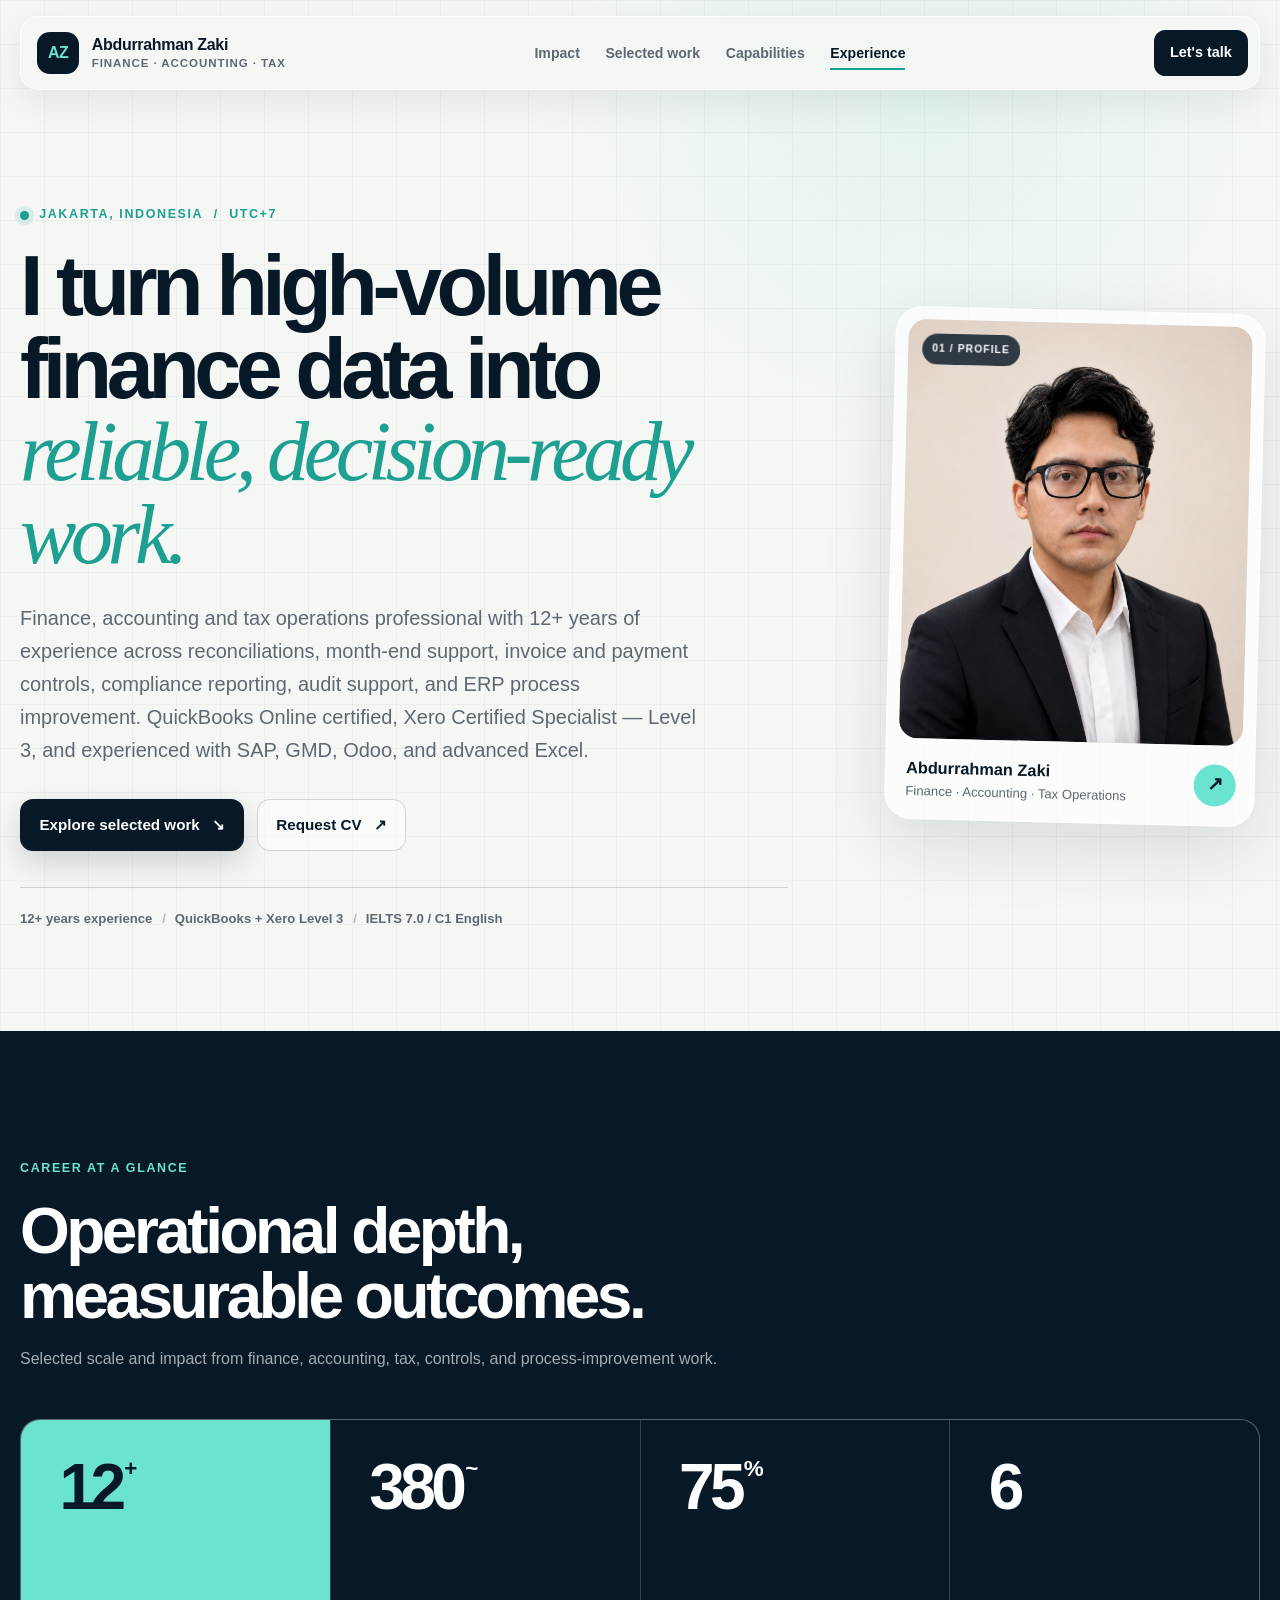
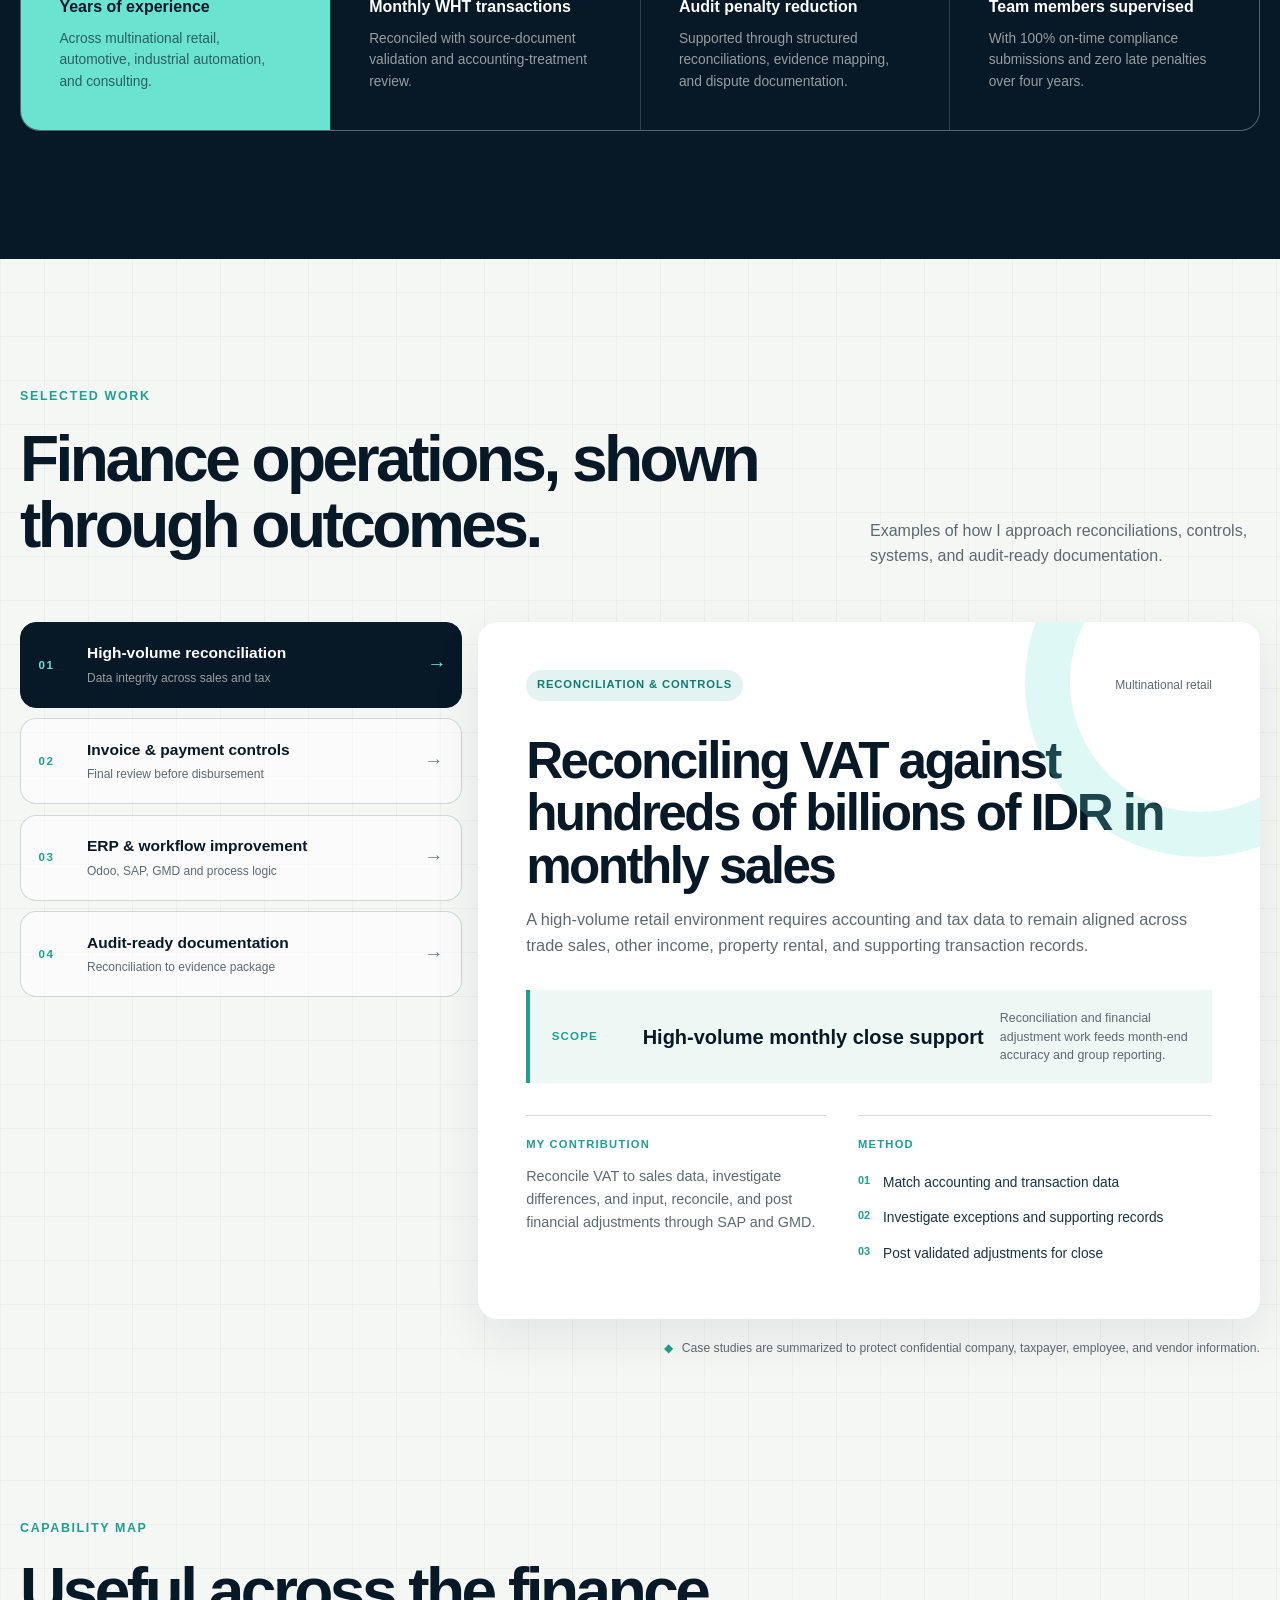
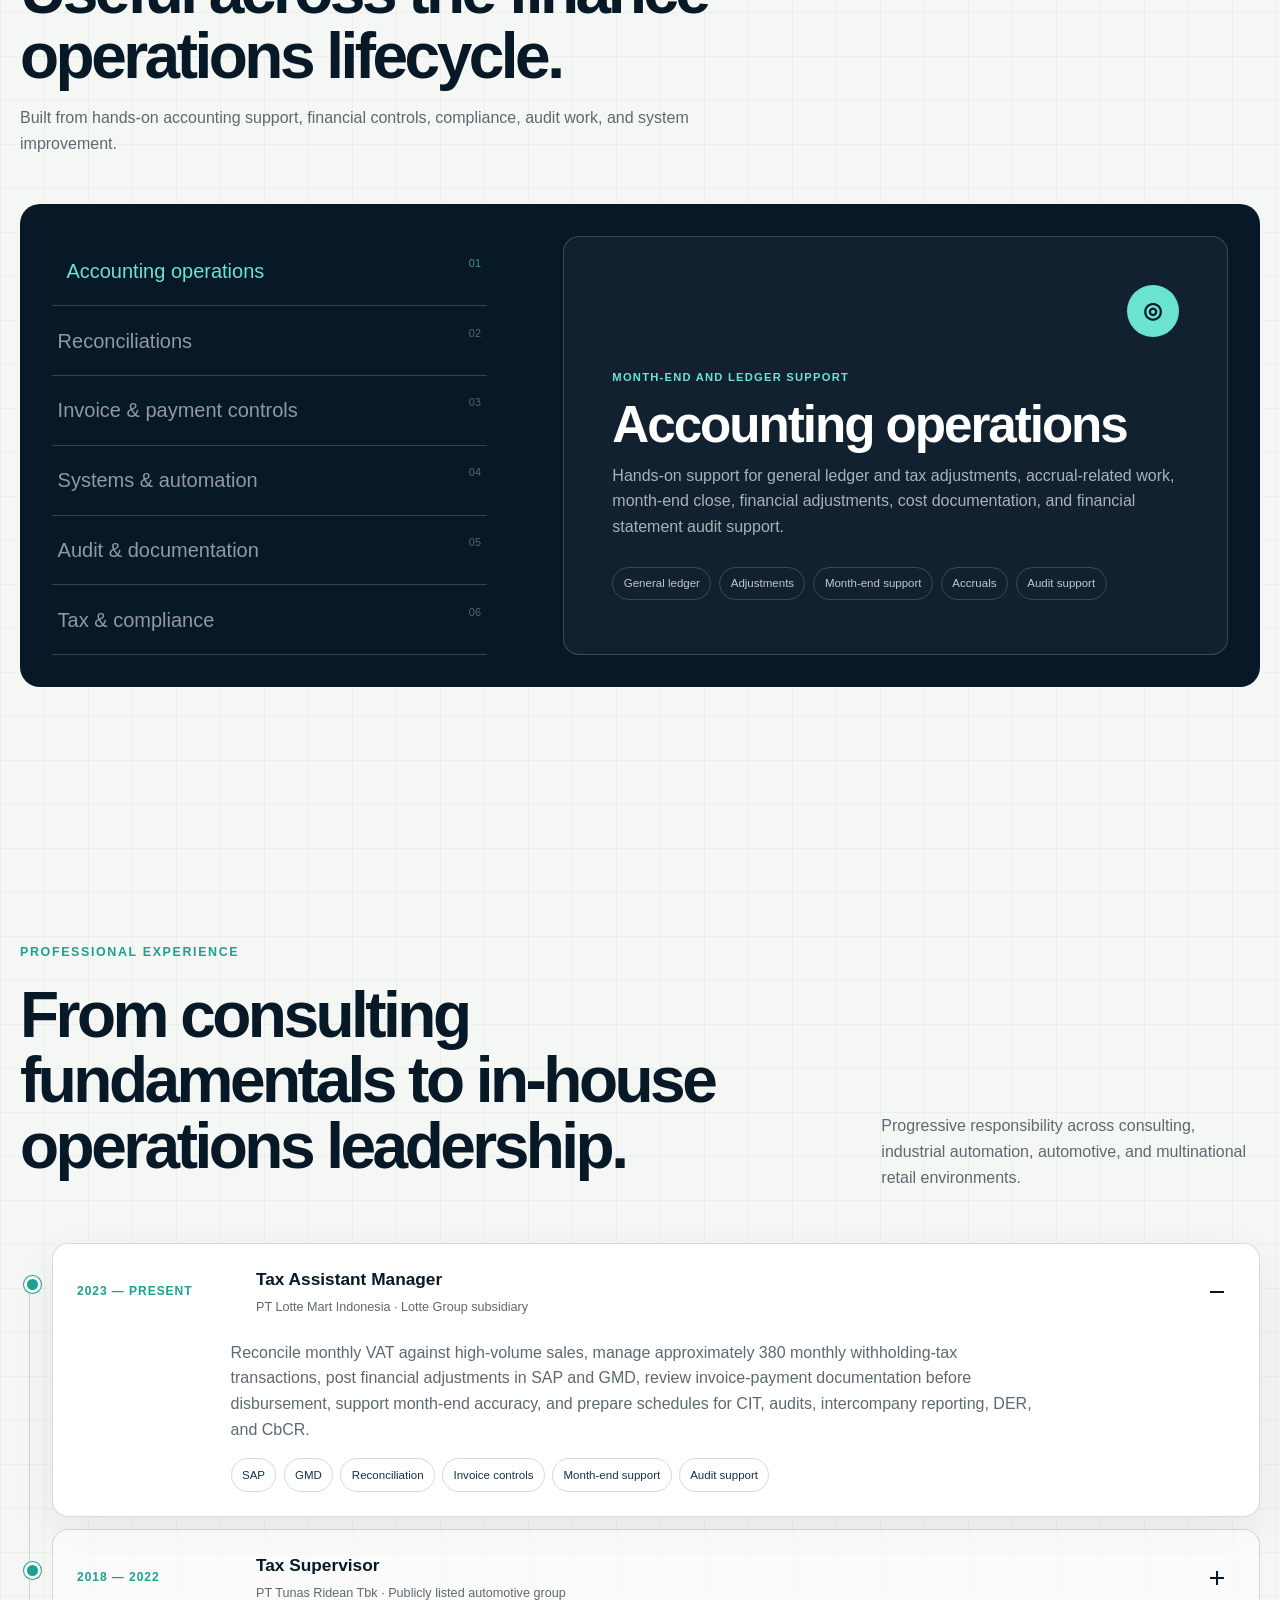
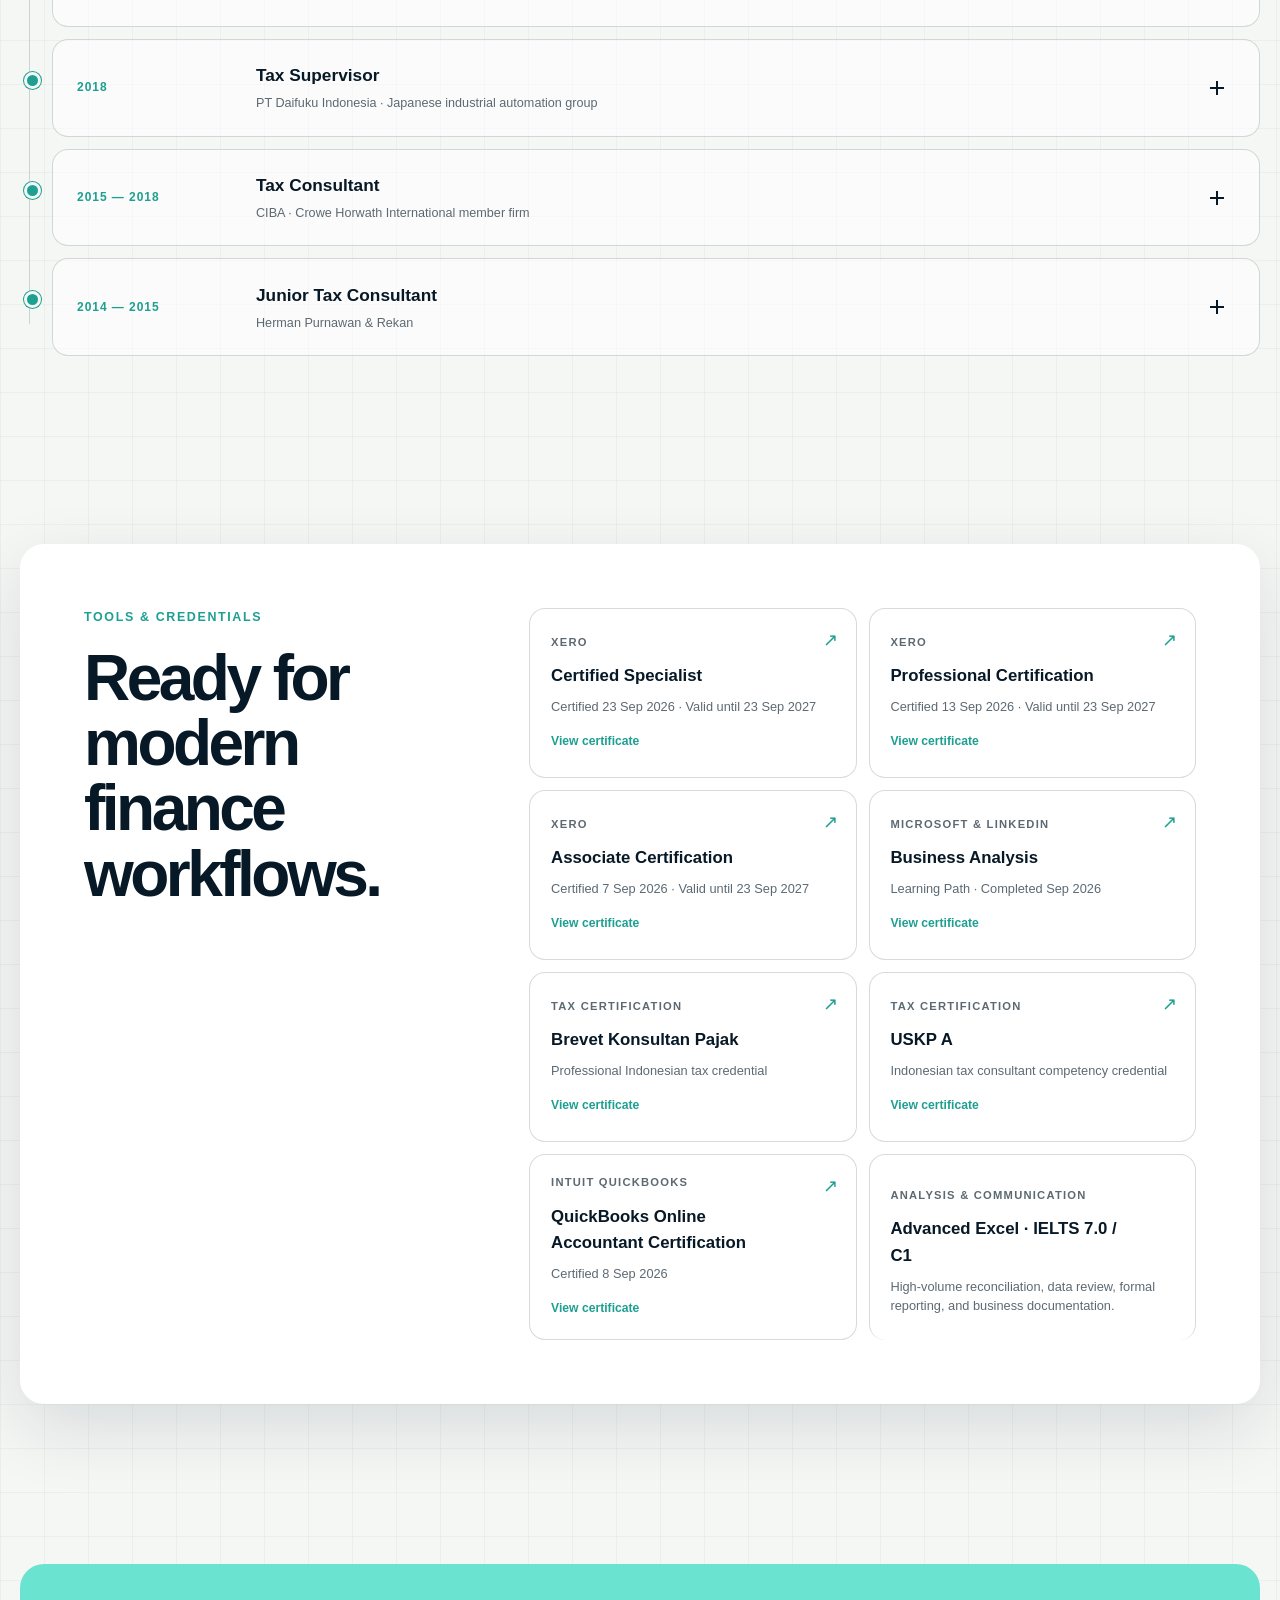
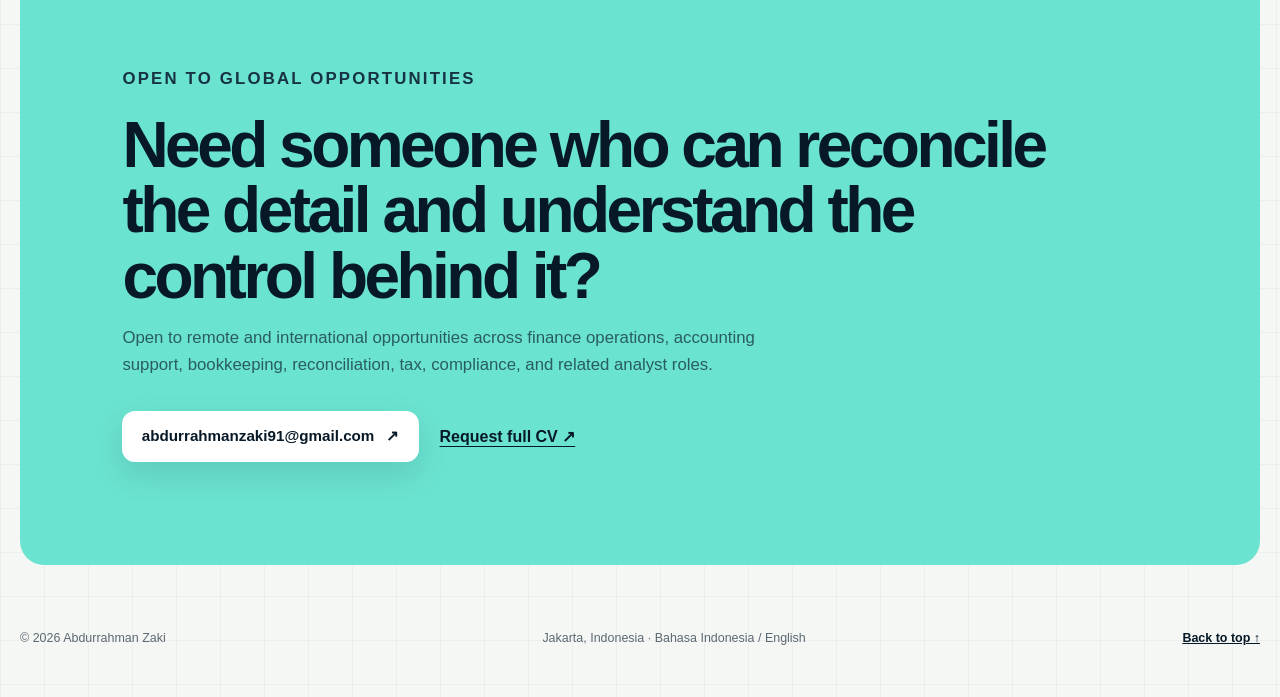
==== commit 887460ad: "Add QuickBooks certificate popup" ====
--- a/index.html
+++ b/index.html
@@ -7,7 +7,7 @@
   <meta name="theme-color" content="#071826">
   <title>Abdurrahman Zaki | Finance, Accounting & Tax Operations</title>
   <link rel="icon" type="image/svg+xml" href="data:image/svg+xml,%3Csvg xmlns='http://www.w3.org/2000/svg' viewBox='0 0 64 64'%3E%3Crect width='64' height='64' rx='16' fill='%23071826'/%3E%3Cpath d='M15 46 28 16h8l13 30h-9l-2-6H26l-2 6h-9Zm14-14h6l-3-9-3 9Z' fill='%236be3d1'/%3E%3C/svg%3E">
-  <link rel="stylesheet" href="styles.css?v=20260928-2">
+  <link rel="stylesheet" href="styles.css?v=20260928-3">
 </head>
 <body>
   <a class="skip-link" href="#main">Skip to content</a>
@@ -320,11 +320,16 @@
             <p>Indonesian tax consultant competency credential</p>
             <span class="credential-view">View certificate</span>
           </button>
-          <div class="credential-item credential-static">
-            <p class="mini-label">Systems</p>
-            <h3>SAP, GMD, Odoo &amp; QuickBooks</h3>
-            <p>ERP, accounting operations, transaction mapping, and workflow improvement.</p>
-          </div>
+          <button class="credential-item" type="button"
+            data-cert-title="QuickBooks Online Accountant Certification"
+            data-cert-url="https://drive.google.com/file/d/1HAF-OC7GWXTKqjxfJtNwpN7pxmoi4073/preview"
+            data-cert-open="https://drive.google.com/file/d/1HAF-OC7GWXTKqjxfJtNwpN7pxmoi4073/view">
+            <span class="credential-arrow" aria-hidden="true">↗</span>
+            <p class="mini-label">Intuit QuickBooks</p>
+            <h3>QuickBooks Online Accountant Certification</h3>
+            <p>Certified 8 Sep 2026</p>
+            <span class="credential-view">View certificate</span>
+          </button>
           <div class="credential-item credential-static">
             <p class="mini-label">Analysis &amp; communication</p>
             <h3>Advanced Excel · IELTS 7.0 / C1</h3>
@@ -370,6 +375,6 @@
     <a href="#top">Back to top ↑</a>
   </footer>
 
-  <script src="script.js?v=20260928-2"></script>
+  <script src="script.js?v=20260928-3"></script>
 </body>
 </html>
--- a/styles.css
+++ b/styles.css
@@ -784,3 +784,141 @@
   *, *::before, *::after { animation-duration: .01ms !important; animation-iteration-count: 1 !important; transition-duration: .01ms !important; }
   .reveal { opacity: 1; transform: none; }
 }
+
+
+/* Credential cards + certificate modal */
+.credential-cards {
+  grid-template-columns: repeat(2, minmax(0, 1fr));
+  gap: .75rem;
+}
+.credentials-grid.credential-cards > * {
+  padding: 1.2rem 1.3rem;
+  border: 1px solid var(--line);
+  border-radius: 1rem;
+  background: rgba(255,255,255,.58);
+}
+.credential-item {
+  position: relative;
+  min-height: 170px;
+  text-align: left;
+  color: var(--ink);
+}
+button.credential-item {
+  width: 100%;
+  font: inherit;
+  cursor: pointer;
+  transition: transform .2s ease, border-color .2s ease, background .2s ease, box-shadow .2s ease;
+}
+button.credential-item:hover {
+  transform: translateY(-3px);
+  border-color: rgba(29,159,145,.45);
+  background: var(--white);
+  box-shadow: 0 14px 35px rgba(7,24,38,.08);
+}
+.credential-item .mini-label { margin-bottom: .7rem; }
+.credential-item h3 { margin: 0 2.2rem .4rem 0; font-size: 1.05rem; }
+.credential-item p:last-of-type { margin-bottom: 0; color: var(--muted); font-size: .8rem; line-height: 1.5; }
+.credential-arrow {
+  position: absolute;
+  top: 1.05rem;
+  right: 1.1rem;
+  font-size: 1.1rem;
+  color: var(--aqua-deep);
+}
+.credential-view {
+  display: inline-block;
+  margin-top: 1rem;
+  color: var(--aqua-deep);
+  font-size: .76rem;
+  font-weight: 800;
+}
+.credential-static { cursor: default; }
+
+.certificate-modal {
+  position: fixed;
+  inset: 0;
+  z-index: 9999;
+  display: none;
+  align-items: center;
+  justify-content: center;
+  padding: 1rem;
+}
+.certificate-modal.is-open { display: flex; }
+.certificate-backdrop {
+  position: absolute;
+  inset: 0;
+  background: rgba(4,15,24,.74);
+  backdrop-filter: blur(8px);
+}
+.certificate-dialog {
+  width: min(1100px, 96vw);
+  height: min(88vh, 900px);
+  position: relative;
+  z-index: 1;
+  display: flex;
+  flex-direction: column;
+  overflow: hidden;
+  border: 1px solid rgba(255,255,255,.22);
+  border-radius: 1.3rem;
+  background: var(--white);
+  box-shadow: 0 30px 90px rgba(0,0,0,.32);
+}
+.certificate-toolbar {
+  padding: 1rem 1.2rem;
+  display: flex;
+  align-items: center;
+  justify-content: space-between;
+  gap: 1rem;
+  border-bottom: 1px solid var(--line);
+}
+.certificate-toolbar .mini-label { margin-bottom: .25rem; }
+.certificate-toolbar h2 {
+  margin: 0;
+  font-size: clamp(1.15rem, 2vw, 1.6rem);
+  letter-spacing: -.02em;
+}
+.certificate-actions {
+  display: flex;
+  align-items: center;
+  gap: .7rem;
+}
+.certificate-open {
+  color: var(--aqua-deep);
+  font-size: .8rem;
+  font-weight: 800;
+  text-decoration: none;
+}
+.certificate-close {
+  width: 40px;
+  height: 40px;
+  display: grid;
+  place-items: center;
+  border: 0;
+  border-radius: 50%;
+  background: var(--ink);
+  color: var(--white);
+  cursor: pointer;
+  font-size: 1.4rem;
+  line-height: 1;
+}
+.certificate-frame-wrap {
+  min-height: 0;
+  flex: 1;
+  background: #eef2f2;
+}
+#certificate-frame {
+  width: 100%;
+  height: 100%;
+  border: 0;
+  background: #eef2f2;
+}
+body.modal-open { overflow: hidden; }
+
+@media (max-width: 760px) {
+  .credential-cards { grid-template-columns: 1fr; }
+  .credentials-grid.credential-cards > * { padding: 1.1rem; }
+  .certificate-modal { padding: .5rem; }
+  .certificate-dialog { width: 100%; height: 92vh; border-radius: 1rem; }
+  .certificate-toolbar { align-items: flex-start; }
+  .certificate-open { display: none; }
+}
